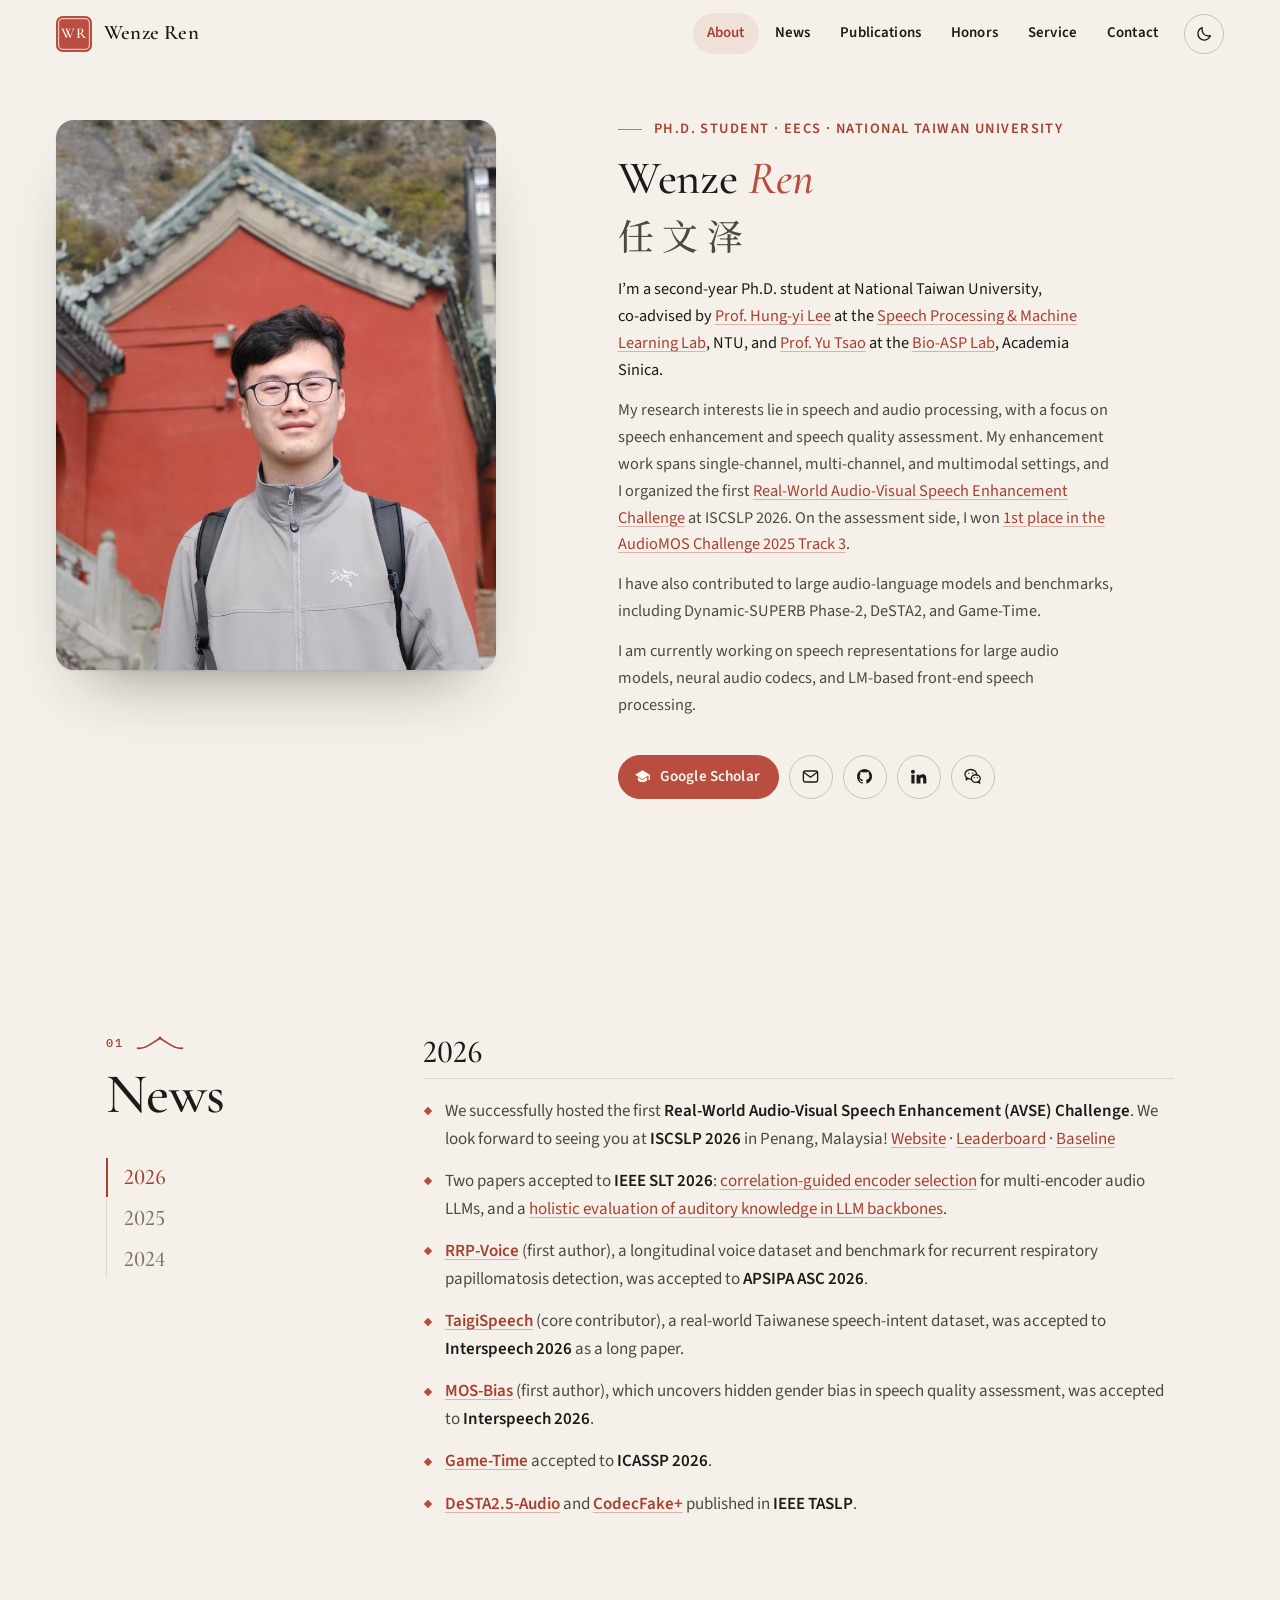
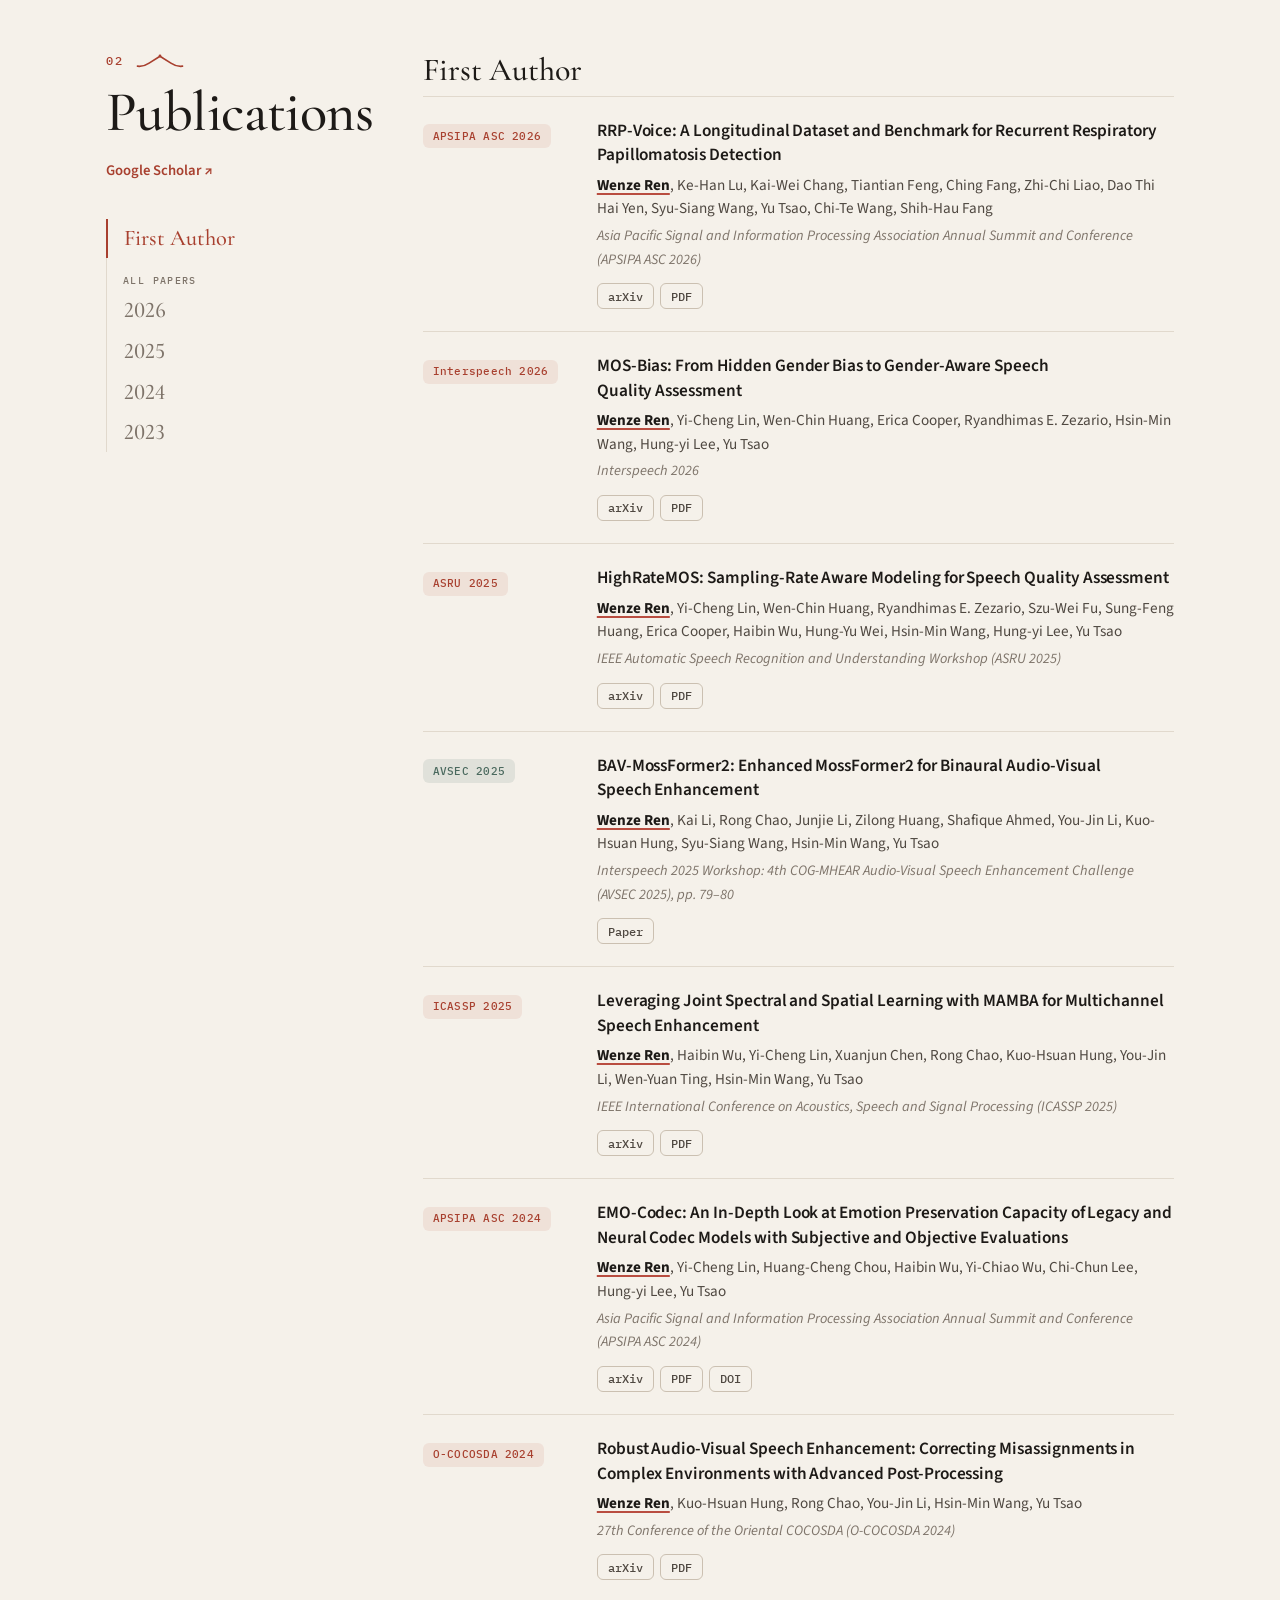
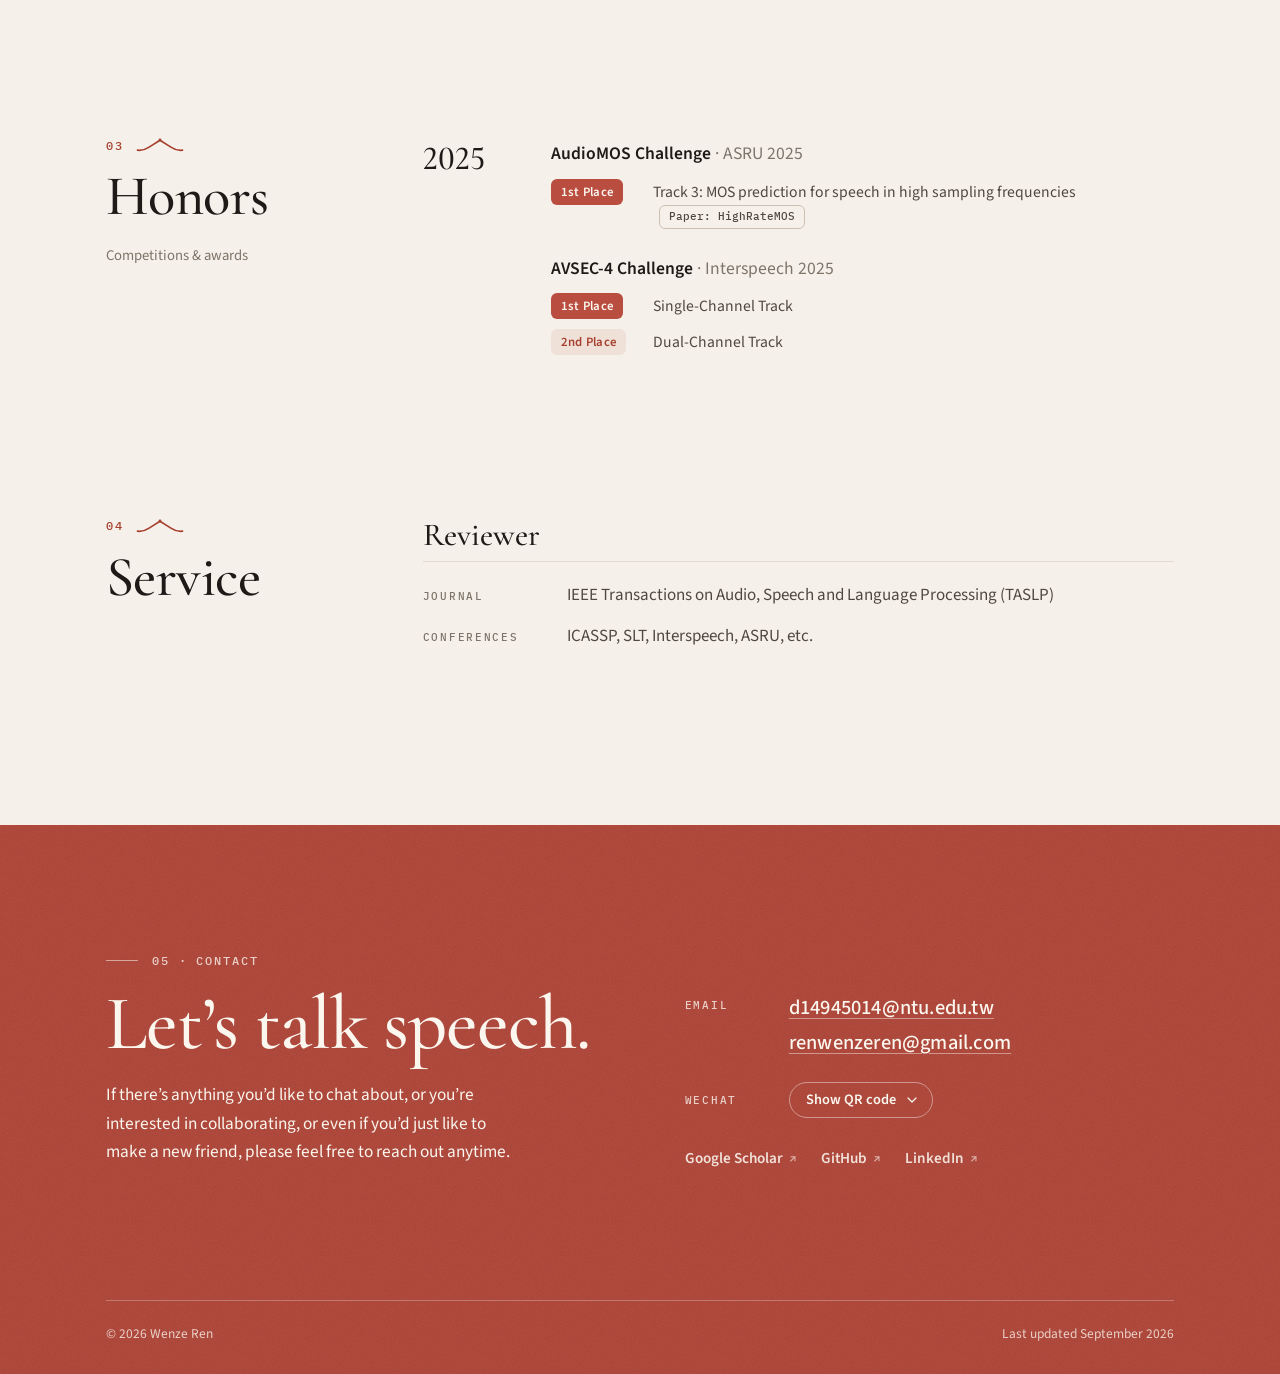
==== index.html @ 1b6401de "Add files via upload" ====
<!doctype html>
<html lang="en">
<head>
  <meta charset="utf-8">
  <meta name="viewport" content="width=device-width, initial-scale=1, viewport-fit=cover">
  <title>Wenze Ren 任文泽 · Speech &amp; Audio AI</title>
  <meta name="description" content="Wenze Ren (任文泽) is a Ph.D. student at National Taiwan University working on speech enhancement, speech quality assessment and large audio-language models.">
  <meta name="author" content="Wenze Ren">
  <meta name="theme-color" content="#F5F1EA" media="(prefers-color-scheme: light)">
  <meta name="theme-color" content="#151311" media="(prefers-color-scheme: dark)">
  <link rel="icon" href="assets/img/favicon.svg" type="image/svg+xml">

  <!-- Social preview (link previews in WeChat, Slack, X, …) -->
  <meta property="og:type" content="website">
  <meta property="og:title" content="Wenze Ren 任文泽">
  <meta property="og:description" content="Ph.D. student at National Taiwan University working on speech enhancement, speech quality assessment and audio-language models.">
  <meta property="og:url" content="https://rezzsl.github.io/">
  <meta property="og:image" content="https://rezzsl.github.io/assets/img/og.jpg">
  <meta name="twitter:card" content="summary_large_image">

  <script>
    (function () {
      var root = document.documentElement;
      root.classList.add('js');
      try { var t = localStorage.getItem('theme'); if (t === 'light' || t === 'dark') root.dataset.theme = t; } catch (e) {}
    })();
  </script>

  <link rel="preconnect" href="https://fonts.googleapis.com">
  <link rel="preconnect" href="https://fonts.gstatic.com" crossorigin>
  <link rel="stylesheet" href="https://fonts.googleapis.com/css2?family=Cormorant+Garamond:ital,wght@0,500;0,600;1,500&family=IBM+Plex+Mono:wght@400;500&family=Source+Sans+3:ital,wght@0,400;0,500;0,600;0,700;1,400&display=swap">
  <link rel="stylesheet" href="https://fonts.googleapis.com/css2?family=Noto+Serif+SC:wght@500&text=%E4%BB%BB%E6%96%87%E6%B3%BD&display=swap">
  <link rel="stylesheet" href="assets/css/style.css">
</head>
<body>
  <a class="skip-link" href="#main">Skip to content</a>

  <!-- ============ Header ============ -->
  <header class="site-header" data-header>
    <a class="brand" href="#top" aria-label="Wenze Ren, back to top">
      <span class="brand__seal" aria-hidden="true">WR</span>
      <span class="brand__name">Wenze Ren</span>
    </a>
    <nav class="site-nav" aria-label="Primary">
      <ul class="site-nav__links" id="nav-links">
        <li><a href="#about">About</a></li>
        <li><a href="#news">News</a></li>
        <li><a href="#publications">Publications</a></li>
        <li><a href="#honors">Honors</a></li>
        <li><a href="#service">Service</a></li>
        <li><a href="#contact">Contact</a></li>
      </ul>
      <button class="icon-btn theme-toggle" type="button" data-theme-toggle aria-label="Switch to dark mode">
        <svg class="i-moon" viewBox="0 0 24 24" aria-hidden="true"><path d="M20.5 14.2A8.5 8.5 0 0 1 9.8 3.5a8.5 8.5 0 1 0 10.7 10.7Z"/></svg>
        <svg class="i-sun" viewBox="0 0 24 24" aria-hidden="true"><circle cx="12" cy="12" r="4.2"/><path d="M12 2.5v2.2M12 19.3v2.2M4.6 4.6l1.6 1.6M17.8 17.8l1.6 1.6M2.5 12h2.2M19.3 12h2.2M4.6 19.4l1.6-1.6M17.8 6.2l1.6-1.6"/></svg>
      </button>
      <button class="icon-btn nav-toggle" type="button" aria-expanded="false" aria-controls="nav-links" aria-label="Open menu">
        <svg viewBox="0 0 24 24" aria-hidden="true"><path d="M4 8h16M4 16h16"/></svg>
      </button>
    </nav>
  </header>

  <!-- ============ Hero ============ -->
  <section class="hero" id="about">
    <figure class="hero__photo">
      <img src="assets/img/wudangshan.jpg"
           srcset="assets/img/wudangshan-800.jpg 800w, assets/img/wudangshan.jpg 1280w"
           sizes="(max-width: 760px) 100vw, 440px"
           width="1280" height="1920" fetchpriority="high"
           alt="Portrait of Wenze Ren">
    </figure>

    <div class="hero__panel">
      <div class="hero__content">
        <p class="eyebrow">Ph.D. Student · EECS · National Taiwan University</p>
        <h1 class="hero__name">
          <span class="hero__en">Wenze <em>Ren</em></span>
          <span class="hero__zh" lang="zh-Hans">任文泽</span>
        </h1>
        <div class="hero__bio">
          <p>I’m a second-year Ph.D. student at National Taiwan University, <span class="nowrap">co-advised</span> by <a href="https://speech.ee.ntu.edu.tw/~hylee/index.php" target="_blank" rel="noopener">Prof. Hung-yi Lee</a> at the <a href="https://speech.ee.ntu.edu.tw/" target="_blank" rel="noopener">Speech Processing &amp; Machine Learning Lab</a>, NTU, and <a href="https://www.citi.sinica.edu.tw/pages/yu.tsao/index_en.html" target="_blank" rel="noopener">Prof. Yu Tsao</a> at the <a href="https://bio-asplab.citi.sinica.edu.tw/" target="_blank" rel="noopener">Bio-ASP Lab</a>, Academia Sinica.</p>
          <p>My research interests lie in speech and audio processing, with a focus on speech enhancement and speech quality assessment. My enhancement work spans single-channel, multi-channel, and multimodal settings, and I organized the first <a href="https://real-world-avse.github.io/" target="_blank" rel="noopener">Real-World Audio-Visual Speech Enhancement Challenge</a> at ISCSLP 2026. On the assessment side, I won <a href="#pub-highratemos">1st place in the AudioMOS Challenge 2025 Track 3</a>.</p>
          <p>I have also contributed to large audio-language models and benchmarks, including <span class="nowrap">Dynamic-SUPERB</span> <span class="nowrap">Phase-2</span>, DeSTA2, and <span class="nowrap">Game-Time</span>.</p>
          <p>I am currently working on speech representations for large audio models, neural audio codecs, and LM-based front-end speech processing.</p>
        </div>
        <ul class="hero__links">
          <li>
            <a class="btn btn--solid" href="https://scholar.google.com/citations?user=w5F00dYAAAAJ" target="_blank" rel="noopener">
              <svg class="is-filled" viewBox="0 0 24 24" aria-hidden="true"><path d="M12 3 1.5 9.5 12 16l8.5-5.3V17h2V9.5L12 3Z"/><path d="M5.5 13v4.2c1.6 1.9 3.9 2.8 6.5 2.8s4.9-.9 6.5-2.8V13L12 17l-6.5-4Z"/></svg>
              Google Scholar
            </a>
          </li>
          <li><a class="icon-link" href="#contact" aria-label="Email"><svg viewBox="0 0 24 24" aria-hidden="true"><rect x="3" y="5" width="18" height="14" rx="2.5"/><path d="m4 7 8 6 8-6"/></svg></a></li>
          <li><a class="icon-link" href="https://github.com/rezzsl" target="_blank" rel="noopener" aria-label="GitHub"><svg class="is-filled" viewBox="0 0 24 24" aria-hidden="true"><path d="M12 2.5a9.5 9.5 0 0 0-3 18.5c.5.1.7-.2.7-.5v-1.7c-2.7.6-3.3-1.2-3.3-1.2-.4-1.1-1.1-1.4-1.1-1.4-.9-.6.1-.6.1-.6 1 .1 1.5 1 1.5 1 .9 1.5 2.3 1.1 2.9.8.1-.6.3-1.1.6-1.3-2.1-.2-4.4-1.1-4.4-4.8 0-1.1.4-1.9 1-2.6-.1-.2-.4-1.2.1-2.6 0 0 .8-.3 2.6 1a9 9 0 0 1 4.8 0c1.8-1.3 2.6-1 2.6-1 .5 1.4.2 2.4.1 2.6.6.7 1 1.5 1 2.6 0 3.7-2.3 4.6-4.4 4.8.3.3.6.9.6 1.8v2.6c0 .3.2.6.7.5A9.5 9.5 0 0 0 12 2.5Z"/></svg></a></li>
          <li><a class="icon-link" href="https://www.linkedin.com/in/rezzsl/" target="_blank" rel="noopener" aria-label="LinkedIn"><svg class="is-filled" viewBox="0 0 24 24" aria-hidden="true"><path d="M4.98 3.5a2.5 2.5 0 1 1 0 5 2.5 2.5 0 0 1 0-5ZM3 9.75h4v11H3v-11Z"/><path d="M9.5 9.75H13.3V11.25H13.36C13.89 10.25 15.19 9.2 17.13 9.2C21.16 9.2 21.9 11.85 21.9 15.3V20.75H17.9V15.92C17.9 14.77 17.88 13.29 16.3 13.29C14.69 13.29 14.45 14.54 14.45 15.84V20.75H9.5Z"/></svg></a></li>
          <li><a class="icon-link" href="#contact" data-open-wechat aria-label="WeChat"><svg viewBox="0 0 24 24" aria-hidden="true"><path d="M10.63 15.26A7.3 6.1 0 1 1 17.06 9.84"/><path d="M4.64 13.51 3.9 16.3l2.25-1.82"/><path d="M21.8 14.6a5.6 4.8 0 1 1-11.2 0 5.6 4.8 0 1 1 11.2 0Z"/><path d="m20.16 17.99 1.04 2.31-2.63-1.35"/><path d="M7.3 7.8h.01M12.1 7.8h.01M14.3 13.4h.01M18.1 13.4h.01"/></svg></a></li>
        </ul>
      </div>
    </div>
  </section>

  <main id="main">
    <!-- ============ News ============ -->
    <section class="section" id="news">
      <header class="section__head reveal">
        <span class="section__index">01</span>
        <h2 class="section__title">News</h2>
        <nav class="year-nav" aria-label="News by year" data-news-nav></nav>
      </header>

      <div class="section__body">
        <ol class="news reveal">
          <li class="news__year">
            <h3 class="news__label">2026</h3>
            <ul class="news__items">
              <li>We successfully hosted the first <strong>Real-World Audio-Visual Speech Enhancement (AVSE) Challenge</strong>. We look forward to seeing you at <strong>ISCSLP 2026</strong> in Penang, Malaysia! <span class="nowrap"><a href="https://real-world-avse.github.io/" target="_blank" rel="noopener">Website</a> · <a href="https://avse.renwenze.com/" target="_blank" rel="noopener">Leaderboard</a> · <a href="https://github.com/Real-World-AVSE/Baseline" target="_blank" rel="noopener">Baseline</a></span></li>
              <li>Two papers accepted to <strong>IEEE SLT 2026</strong>: <a href="#pub-encoder-selection">correlation-guided encoder selection</a> for multi-encoder audio LLMs, and a <a href="#pub-akb">holistic evaluation of auditory knowledge in LLM backbones</a>.</li>
              <li><a href="#pub-rrp-voice"><strong>RRP-Voice</strong></a> (first author), a longitudinal voice dataset and benchmark for recurrent respiratory papillomatosis detection, was accepted to <strong>APSIPA ASC 2026</strong>.</li>
              <li><a href="#pub-taigispeech"><strong>TaigiSpeech</strong></a> (core contributor), a real-world Taiwanese speech-intent dataset, was accepted to <strong>Interspeech 2026</strong> as a long paper.</li>
              <li><a href="#pub-mos-bias"><strong>MOS-Bias</strong></a> (first author), which uncovers hidden gender bias in speech quality assessment, was accepted to <strong>Interspeech 2026</strong>.</li>
              <li><a href="#pub-game-time"><strong>Game-Time</strong></a> accepted to <strong>ICASSP 2026</strong>.</li>
              <li><a href="#pub-desta25-audio"><strong>DeSTA2.5-Audio</strong></a> and <a href="#pub-codecfake-plus"><strong>CodecFake+</strong></a> published in <strong>IEEE TASLP</strong>.</li>
            </ul>
          </li>
          <li class="news__year">
            <h3 class="news__label">2025</h3>
            <ul class="news__items">
              <li><a href="#pub-highratemos"><strong>HighRateMOS</strong></a> (first author), sampling-rate-aware speech quality assessment, accepted to <strong>IEEE ASRU 2025</strong>.</li>
              <li>Two papers at the <strong>Interspeech 2025</strong> AVSEC workshop, including <a href="#pub-bav-mossformer2"><strong>BAV-MossFormer2</strong></a> (first author) for binaural audio-visual enhancement.</li>
              <li>Joint spectral–spatial <a href="#pub-mamba-multichannel-se">Mamba for multichannel speech enhancement</a> (first author) at <strong>ICASSP 2025</strong>.</li>
              <li><a href="#pub-dynamic-superb-2"><strong>Dynamic-SUPERB Phase-2</strong></a> at <strong>ICLR 2025</strong>.</li>
            </ul>
          </li>
          <li class="news__year">
            <h3 class="news__label">2024</h3>
            <ul class="news__items">
              <li><a href="#pub-emo-codec"><strong>EMO-Codec</strong></a> (first author) at <strong>APSIPA ASC 2024</strong>.</li>
              <li><a href="#pub-dfadd"><strong>DFADD</strong></a> at <strong>IEEE SLT 2024</strong>.</li>
              <li><a href="#pub-robust-avse">Robust audio-visual speech enhancement</a> (first author) at <strong>O-COCOSDA 2024</strong>.</li>
            </ul>
          </li>
        </ol>
      </div>
    </section>

    <!-- ============ Publications ============ -->
    <section class="section" id="publications">
      <header class="section__head reveal">
        <span class="section__index">02</span>
        <h2 class="section__title">Publications</h2>
        <p class="section__aside"><a href="https://scholar.google.com/citations?user=w5F00dYAAAAJ" target="_blank" rel="noopener">Google Scholar ↗</a></p>
        <nav class="year-nav" aria-label="Jump to year" data-year-nav></nav>
      </header>

      <div class="section__body">
        <div class="pub-list" data-pub-list aria-live="polite"></div>
        <noscript><p class="pub-empty">The publication list needs JavaScript. You can also find it on <a href="https://scholar.google.com/citations?user=w5F00dYAAAAJ">Google Scholar</a>.</p></noscript>
      </div>
    </section>

    <!-- ============ Honors ============ -->
    <section class="section" id="honors">
      <header class="section__head reveal">
        <span class="section__index">03</span>
        <h2 class="section__title">Honors</h2>
        <p class="section__aside">Competitions &amp; awards</p>
      </header>

      <div class="section__body">
        <!-- Grouped by year, then by competition; one <li> in .honor__results per track/result.
             Add "honor__award--top" to highlight a 1st place. -->
        <ol class="honors reveal">
          <li class="honors__year">
            <h3 class="honors__label">2025</h3>
            <div class="honors__items">
              <article class="honor">
                <h4 class="honor__title">AudioMOS Challenge <span class="honor__venue">· ASRU 2025</span></h4>
                <ul class="honor__results">
                  <li>
                    <span class="honor__award honor__award--top">1st Place</span>
                    <span class="honor__track">Track 3: MOS prediction for speech in high sampling frequencies <a class="honor__paper" href="#pub-highratemos">Paper: HighRateMOS</a></span>
                  </li>
                </ul>
              </article>
              <article class="honor">
                <h4 class="honor__title"><abbr title="4th COG-MHEAR Audio-Visual Speech Enhancement Challenge">AVSEC-4</abbr> Challenge <span class="honor__venue">· Interspeech 2025</span></h4>
                <ul class="honor__results">
                  <li>
                    <span class="honor__award honor__award--top">1st Place</span>
                    <span class="honor__track">Single-Channel Track</span>
                  </li>
                  <li>
                    <span class="honor__award">2nd Place</span>
                    <span class="honor__track">Dual-Channel Track</span>
                  </li>
                </ul>
              </article>
            </div>
          </li>
        </ol>
      </div>
    </section>

    <!-- ============ Service ============ -->
    <section class="section" id="service">
      <header class="section__head reveal">
        <span class="section__index">04</span>
        <h2 class="section__title">Service</h2>
      </header>

      <div class="section__body">
        <div class="service reveal">
          <h3 class="service__role">Reviewer</h3>
          <dl class="service__list">
            <div class="service__row">
              <dt>Journal</dt>
              <dd>IEEE Transactions on Audio, Speech and Language Processing (TASLP)</dd>
            </div>
            <div class="service__row">
              <dt>Conferences</dt>
              <dd>ICASSP, SLT, Interspeech, ASRU, etc.</dd>
            </div>
          </dl>
        </div>
      </div>
    </section>
  </main>

  <!-- ============ Contact ============ -->
  <section class="contact" id="contact">
    <div class="contact__inner">
      <div class="contact__body reveal">
        <div class="contact__intro">
          <p class="eyebrow">05 · Contact</p>
          <h2 class="contact__title">Let’s talk speech.</h2>
          <p class="contact__text">If there’s anything you’d like to chat about, or you’re interested in collaborating, or even if you’d just like to make a new friend, please feel free to reach out anytime.</p>
        </div>
        <div class="contact__details">
          <!-- Email addresses are written as user|domain; main.js turns them into mailto links
               (keeps them away from simple spam scrapers). -->
          <dl class="contact__methods">
            <div class="contact__method">
              <dt>Email</dt>
              <dd>
                <a data-email="d14945014|ntu.edu.tw" href="#contact">d14945014 [at] ntu.edu.tw</a>
                <a data-email="renwenzeren|gmail.com" href="#contact">renwenzeren [at] gmail.com</a>
              </dd>
            </div>
            <div class="contact__method contact__method--wechat">
              <dt>WeChat</dt>
              <dd>
                <details class="wechat">
                  <summary class="wechat__toggle">
                    <span class="wechat__show">Show QR code</span>
                    <span class="wechat__hide">Hide QR code</span>
                    <svg viewBox="0 0 24 24" aria-hidden="true"><path d="m6 9 6 6 6-6"/></svg>
                  </summary>
                  <div class="wechat__panel">
                    <img src="assets/img/wechat-qr.png" width="400" height="400" loading="lazy" alt="WeChat QR code to add Wenze Ren">
                    <span>Scan the QR code to add me on WeChat</span>
                  </div>
                </details>
              </dd>
            </div>
          </dl>
          <ul class="contact__links">
            <li><a href="https://scholar.google.com/citations?user=w5F00dYAAAAJ" target="_blank" rel="noopener">Google Scholar</a></li>
            <li><a href="https://github.com/rezzsl" target="_blank" rel="noopener">GitHub</a></li>
            <li><a href="https://www.linkedin.com/in/rezzsl/" target="_blank" rel="noopener">LinkedIn</a></li>
          </ul>
        </div>
      </div>
    </div>
    <footer class="site-footer">
      <div class="site-footer__inner">
        <p>© 2026 Wenze Ren</p>
        <p>Last updated September 2026</p>
      </div>
    </footer>
  </section>

  <script src="assets/js/publications.js"></script>
  <script src="assets/js/main.js"></script>
</body>
</html>
---- assets/css/style.css ----
/* ==========================================================================
   Wenze Ren — personal academic site
   Palette sampled from the portrait photo:
   vermilion temple wall · celadon roof tiles · warm stone.
   ========================================================================== */

:root {
  /* Photo-matched colours (stay the same in dark mode) */
  --wall: #B94D40;
  --wall-deep: #9C3F34;
  --on-wall: #FBF6EE;
  --on-wall-2: rgba(251, 246, 238, 0.78);
  --on-wall-line: rgba(251, 246, 238, 0.28);

  /* Page */
  --bg: #F5F1EA;
  --bg-raised: #FBF9F5;
  --bg-sunken: #ECE6DC;
  --ink: #1D1A17;
  --ink-2: #4F4841;
  --ink-3: #7E746A;
  --line: #E1D9CD;
  --line-strong: #CBC0B1;
  --accent: #A8402F;
  --accent-soft: rgba(185, 77, 64, 0.1);
  --celadon: #4A695E;
  --celadon-soft: rgba(79, 110, 99, 0.12);
  --shadow-sm: 0 1px 2px rgba(29, 26, 23, 0.1);
  --shadow: 0 1px 2px rgba(29, 26, 23, 0.06), 0 14px 36px -18px rgba(29, 26, 23, 0.3);
  --shadow-photo: 0 1px 2px rgba(29, 26, 23, 0.08), 0 34px 64px -34px rgba(29, 26, 23, 0.5);
  --red: #B94D40;

  --font-display: "Cormorant Garamond", "Noto Serif SC", "Songti SC", Georgia, serif;
  --font-sans: "Source Sans 3", -apple-system, BlinkMacSystemFont, "Segoe UI", "PingFang SC", "Microsoft YaHei", sans-serif;
  --font-mono: "IBM Plex Mono", ui-monospace, "SF Mono", Menlo, Consolas, monospace;
  --font-zh: "Noto Serif SC", "Songti SC", "STSong", "SimSun", serif;

  --maxw: 1180px;
  --gutter: clamp(20px, 5vw, 56px);
  --header-h: 68px;
  --ease: cubic-bezier(0.2, 0.7, 0.2, 1);

  /* Small roof-line ornament (the temple's upturned eaves) */
  --roof: url("data:image/svg+xml,%3Csvg xmlns='http://www.w3.org/2000/svg' viewBox='0 0 48 14'%3E%3Cpath d='M1.5 12.2c4.6.5 8.3-.8 11.6-3.1L24 2.2l10.9 6.9c3.3 2.3 7 3.6 11.6 3.1' fill='none' stroke='black' stroke-width='1.7' stroke-linecap='round' stroke-linejoin='round'/%3E%3Ccircle cx='24' cy='2' r='1.4'/%3E%3C/svg%3E");
  /* Plaster grain for the vermilion surfaces */
  --grain: url("data:image/svg+xml,%3Csvg xmlns='http://www.w3.org/2000/svg' width='240' height='240'%3E%3Cfilter id='n'%3E%3CfeTurbulence type='fractalNoise' baseFrequency='.8' numOctaves='3' stitchTiles='stitch'/%3E%3CfeColorMatrix values='0 0 0 0 0 0 0 0 0 0 0 0 0 0 0 0 0 0 .6 0'/%3E%3C/filter%3E%3Crect width='100%25' height='100%25' filter='url(%23n)'/%3E%3C/svg%3E");

  color-scheme: light;
}

@media (prefers-color-scheme: dark) {
  :root:not([data-theme="light"]) {
    --bg: #151311;
    --bg-raised: #1D1A17;
    --bg-sunken: #100E0D;
    --ink: #EFE8DE;
    --ink-2: #C0B6AB;
    --ink-3: #93897F;
    --line: #2D2825;
    --line-strong: #433C37;
    --accent: #EE8E7B;
    --accent-soft: rgba(238, 142, 123, 0.12);
    --celadon: #98BBAE;
    --celadon-soft: rgba(152, 187, 174, 0.13);
    --shadow-sm: 0 1px 2px rgba(0, 0, 0, 0.4);
    --shadow: 0 1px 2px rgba(0, 0, 0, 0.3), 0 16px 40px -16px rgba(0, 0, 0, 0.7);
    --shadow-photo: 0 1px 2px rgba(0, 0, 0, 0.4), 0 34px 64px -30px rgba(0, 0, 0, 0.85);
    --red: #D8604E;
    color-scheme: dark;
  }
}

:root[data-theme="dark"] {
  --bg: #151311;
  --bg-raised: #1D1A17;
  --bg-sunken: #100E0D;
  --ink: #EFE8DE;
  --ink-2: #C0B6AB;
  --ink-3: #93897F;
  --line: #2D2825;
  --line-strong: #433C37;
  --accent: #EE8E7B;
  --accent-soft: rgba(238, 142, 123, 0.12);
  --celadon: #98BBAE;
  --celadon-soft: rgba(152, 187, 174, 0.13);
  --shadow-sm: 0 1px 2px rgba(0, 0, 0, 0.4);
  --shadow: 0 1px 2px rgba(0, 0, 0, 0.3), 0 16px 40px -16px rgba(0, 0, 0, 0.7);
  --shadow-photo: 0 1px 2px rgba(0, 0, 0, 0.4), 0 34px 64px -30px rgba(0, 0, 0, 0.85);
  --red: #D8604E;
  color-scheme: dark;
}

/* ---------- Base ---------- */

*, *::before, *::after { box-sizing: border-box; }

html {
  -webkit-text-size-adjust: 100%;
  scroll-behavior: smooth;
  scroll-padding-top: calc(var(--header-h) + 12px);
}

body {
  margin: 0;
  min-height: 100vh;
  background: var(--bg);
  color: var(--ink);
  font-family: var(--font-sans);
  font-size: 1.0625rem;
  line-height: 1.65;
  -webkit-font-smoothing: antialiased;
  -moz-osx-font-smoothing: grayscale;
  text-rendering: optimizeLegibility;
}

img, svg { display: block; max-width: 100%; }
a { color: inherit; }
h1, h2, h3, h4, p, ul, ol, dl, dd, figure { margin: 0; }
ul, ol { padding: 0; list-style: none; }
button, input { font: inherit; color: inherit; }
::selection { background: var(--wall); color: var(--on-wall); }
:focus-visible { outline: 2px solid var(--accent); outline-offset: 3px; border-radius: 4px; }

[hidden] { display: none !important; }
.nowrap { white-space: nowrap; }

.visually-hidden {
  position: absolute !important;
  width: 1px; height: 1px;
  margin: -1px; padding: 0;
  overflow: hidden; clip: rect(0 0 0 0);
  white-space: nowrap; border: 0;
}

.skip-link {
  position: fixed; top: -64px; left: 16px; z-index: 100;
  padding: 10px 16px; border-radius: 8px;
  background: var(--ink); color: var(--bg);
  font-weight: 600; text-decoration: none;
  transition: top 0.2s;
}
.skip-link:focus { top: 16px; }

.eyebrow {
  display: flex; align-items: center; gap: 14px;
  font: 500 0.74rem/1.3 var(--font-mono);
  letter-spacing: 0.16em; text-transform: uppercase;
}
.eyebrow::before {
  content: ""; flex: 0 0 32px; height: 1px;
  background: currentColor; opacity: 0.7;
}

/* ---------- Header ---------- */

.site-header {
  position: fixed; inset: 0 0 auto; z-index: 40;
  height: var(--header-h);
  display: flex; align-items: center; justify-content: space-between; gap: 16px;
  padding: 0 var(--gutter);
  color: var(--ink);
  border-bottom: 1px solid transparent;
  transition: background-color 0.35s var(--ease), border-color 0.35s var(--ease);
}
.site-header.is-scrolled {
  background: var(--bg);
  background: color-mix(in srgb, var(--bg) 88%, transparent);
  -webkit-backdrop-filter: saturate(1.3) blur(14px);
  backdrop-filter: saturate(1.3) blur(14px);
  border-bottom-color: var(--line);
}

.brand { display: inline-flex; align-items: center; gap: 12px; text-decoration: none; }
.brand__seal {
  display: grid; place-items: center;
  width: 36px; height: 36px; border-radius: 7px;
  background: var(--wall); color: var(--on-wall);
  font: 600 15px/1 var(--font-display); letter-spacing: 0.04em;
  box-shadow: inset 0 0 0 2px var(--wall), inset 0 0 0 3.2px rgba(251, 246, 238, 0.7);
}
.brand__name {
  font: 600 1.3rem/1 var(--font-display); letter-spacing: 0.01em;
  opacity: 0; transform: translateX(-6px);
  transition: opacity 0.35s var(--ease), transform 0.35s var(--ease);
}
.is-solid .brand__name { opacity: 1; transform: none; }

.site-nav { display: flex; align-items: center; gap: 6px; }
.site-nav__links { display: flex; align-items: center; gap: 2px; margin-right: 6px; }
.site-nav__links a {
  display: block; padding: 8px 14px; border-radius: 999px;
  font-size: 0.93rem; font-weight: 600; letter-spacing: 0.01em;
  text-decoration: none;
  transition: background-color 0.2s, color 0.2s;
}
.site-nav__links a:hover,
.site-nav__links a[aria-current="true"] { background: var(--accent-soft); color: var(--accent); }

.icon-btn {
  display: inline-grid; place-items: center;
  width: 40px; height: 40px; padding: 0;
  border-radius: 999px; border: 1px solid var(--line-strong);
  background: transparent; cursor: pointer;
  transition: background-color 0.2s, border-color 0.2s;
}
.icon-btn:hover { background: var(--bg-sunken); }
.icon-btn svg {
  width: 18px; height: 18px;
  fill: none; stroke: currentColor; stroke-width: 1.7;
  stroke-linecap: round; stroke-linejoin: round;
}

.theme-toggle .i-sun { display: none; }
:root[data-theme="dark"] .theme-toggle .i-sun { display: block; }
:root[data-theme="dark"] .theme-toggle .i-moon { display: none; }
@media (prefers-color-scheme: dark) {
  :root:not([data-theme="light"]) .theme-toggle .i-sun { display: block; }
  :root:not([data-theme="light"]) .theme-toggle .i-moon { display: none; }
}

.nav-toggle { display: none; }

@media (max-width: 880px) {
  .nav-toggle { display: inline-grid; }
  .site-nav__links {
    position: absolute; top: calc(100% + 6px); right: var(--gutter);
    flex-direction: column; align-items: stretch;
    min-width: 210px; margin: 0; padding: 8px;
    border: 1px solid var(--line); border-radius: 14px;
    background: var(--bg-raised); color: var(--ink);
    box-shadow: var(--shadow);
    opacity: 0; visibility: hidden; transform: translateY(-6px);
    transition: opacity 0.2s, transform 0.2s var(--ease), visibility 0.2s;
  }
  .site-header.is-open .site-nav__links { opacity: 1; visibility: visible; transform: none; }
  .site-nav__links a { padding: 11px 14px; border-radius: 9px; }
}

/* ---------- Hero ---------- */

.hero {
  --hero-maxw: 1180px;
  display: grid;
  grid-template-columns: minmax(0, 0.8fr) minmax(0, 1fr);
  align-items: start;
  align-content: center;
  column-gap: clamp(32px, 6vw, 96px);
  min-height: min(100vh, 1000px);
  min-height: min(100svh, 1000px);
  padding:
    calc(var(--header-h) + clamp(8px, 1.6vh, 24px))
    max(var(--gutter), calc((100% - var(--hero-maxw)) / 2))
    clamp(40px, 7vh, 72px);
}

.hero__photo {
  position: relative;
  justify-self: start;
  width: min(100%, 440px);
  width: min(100%, 440px, calc((100svh - var(--header-h) - 160px) * 0.8));
  aspect-ratio: 4 / 5;
  animation: photo-in 1.4s var(--ease) both;
}
.hero__photo img {
  width: 100%; height: 100%;
  object-fit: cover; object-position: 50% 42%;
  border-radius: 18px;
  background: var(--bg-sunken);
  box-shadow: var(--shadow-photo);
}

.hero__panel {
  display: flex; flex-direction: column; gap: clamp(28px, 5vh, 44px);
  min-width: 0;
}
.hero__content { max-width: 620px; }
.hero__content > * { animation: rise 1s var(--ease) both; }
.hero__content > :nth-child(1) { animation-delay: 0.15s; }
.hero__content > :nth-child(2) { animation-delay: 0.25s; }
.hero__content > :nth-child(3) { animation-delay: 0.4s; }
.hero__content > :nth-child(4) { animation-delay: 0.52s; }

.hero .eyebrow {
  gap: 12px;
  font-family: var(--font-sans); font-weight: 600;
  font-size: 0.9rem; letter-spacing: 0.1em;
  color: var(--accent);
  text-wrap: balance;
}
.hero .eyebrow::before { flex-basis: 24px; }

/* English and Chinese names read at the same visual size;
   Latin letters look smaller than CJK glyphs at equal font-size, hence the 1.3x */
.hero__name {
  --name-size: clamp(1.6rem, 2.8vw, 2.4rem);
  margin: clamp(10px, 1.8vh, 18px) 0 clamp(16px, 2.6vh, 26px);
  font-weight: 500;
}
.hero__en {
  display: block;
  font-family: var(--font-display);
  font-size: calc(var(--name-size) * 1.3);
  line-height: 1; letter-spacing: -0.005em;
}
.hero__en em { font-style: italic; color: var(--red); }
.hero__zh {
  display: block;
  margin-top: 0.42em;
  font-family: var(--font-zh); font-weight: 500;
  font-size: var(--name-size);
  line-height: 1; letter-spacing: 0.24em;
  color: var(--ink-2);
}

.hero__bio { max-width: 62ch; }
.hero__bio p { font-size: 1.02rem; line-height: 1.65; color: var(--ink-2); }
.hero__bio p:first-child { color: var(--ink); }
.hero__bio p + p { margin-top: 0.8em; }

.hero__bio a,
.news a {
  color: var(--accent);
  text-decoration: underline;
  text-decoration-thickness: 1px;
  text-underline-offset: 0.18em;
  text-decoration-color: color-mix(in srgb, currentColor 35%, transparent);
  transition: text-decoration-color 0.2s;
}
.hero__bio a:hover,
.news a:hover { text-decoration-color: currentColor; }


.hero__links { display: flex; flex-wrap: wrap; gap: 10px; margin-top: clamp(24px, 4vh, 36px); }

.btn {
  display: inline-flex; align-items: center; gap: 9px;
  height: 44px; padding: 0 18px 0 15px;
  border: 1px solid var(--line-strong); border-radius: 999px;
  color: var(--ink);
  font-size: 0.95rem; font-weight: 600; letter-spacing: 0.01em;
  text-decoration: none;
  transition: background-color 0.2s, border-color 0.2s, color 0.2s, transform 0.25s var(--ease);
}
.btn:hover { border-color: var(--accent); color: var(--accent); background: var(--accent-soft); transform: translateY(-1px); }
.btn svg {
  width: 17px; height: 17px;
  fill: none; stroke: currentColor; stroke-width: 1.7;
  stroke-linecap: round; stroke-linejoin: round;
}
.btn svg.is-filled { fill: currentColor; stroke: none; }
.btn--solid { background: var(--wall); border-color: var(--wall); color: var(--on-wall); }

/* round icon links next to the main button, with a small label on hover */
.icon-link {
  position: relative;
  display: inline-grid; place-items: center;
  width: 44px; height: 44px;
  border: 1px solid var(--line-strong); border-radius: 999px;
  color: var(--ink);
  transition: background-color 0.2s, border-color 0.2s, color 0.2s, transform 0.25s var(--ease);
}
.icon-link:hover { border-color: var(--accent); color: var(--accent); background: var(--accent-soft); transform: translateY(-1px); }
.icon-link svg {
  width: 19px; height: 19px;
  fill: none; stroke: currentColor; stroke-width: 1.7;
  stroke-linecap: round; stroke-linejoin: round;
}
.icon-link svg.is-filled { fill: currentColor; stroke: none; }
.icon-link::after {
  content: attr(aria-label);
  position: absolute; bottom: calc(100% + 8px); left: 50%;
  padding: 5px 9px; border-radius: 6px;
  background: var(--ink); color: var(--bg);
  font-size: 0.75rem; font-weight: 600; white-space: nowrap;
  opacity: 0; pointer-events: none;
  transform: translate(-50%, 4px);
  transition: opacity 0.15s, transform 0.15s;
}
.icon-link:hover::after,
.icon-link:focus-visible::after { opacity: 1; transform: translate(-50%, 0); }

/* narrow phones: main button on its own row, the four icons together below it */
@media (max-width: 420px) {
  .hero__links > li:first-child { flex-basis: 100%; }
}
.btn--solid:hover { background: var(--wall-deep); border-color: var(--wall-deep); color: var(--on-wall); }

@media (max-width: 760px) {
  .hero {
    grid-template-columns: minmax(0, 1fr); row-gap: 36px;
    min-height: 0;
    padding: calc(var(--header-h) + 12px) var(--gutter) 24px;
  }
  .hero .eyebrow { letter-spacing: 0.08em; }
}

/* ---------- Sections ---------- */

.section {
  max-width: var(--maxw);
  margin: 0 auto;
  padding: clamp(80px, 11vw, 136px) var(--gutter) 0;
  display: grid;
  grid-template-columns: minmax(0, 240px) minmax(0, 1fr);
  gap: 32px clamp(32px, 6vw, 88px);
}
.section__head { position: sticky; top: calc(var(--header-h) + 32px); align-self: start; }
.section__index {
  display: flex; align-items: center; gap: 12px;
  font: 500 0.74rem/1 var(--font-mono); letter-spacing: 0.16em;
  color: var(--accent);
}
.section__index::after {
  content: ""; width: 48px; height: 14px;
  background: currentColor;
  -webkit-mask: var(--roof) center / contain no-repeat;
  mask: var(--roof) center / contain no-repeat;
}
.section__title {
  margin-top: 16px;
  font: 500 clamp(2.5rem, 4.4vw, 3.6rem)/1 var(--font-display);
  letter-spacing: -0.01em;
}
.section__aside { margin-top: 18px; font-size: 0.92rem; line-height: 1.7; color: var(--ink-3); }
.section__aside a { color: var(--accent); font-weight: 600; text-decoration: none; }
.section__aside a:hover { text-decoration: underline; }
.section__body { min-width: 0; }

@media (max-width: 960px) {
  .section { grid-template-columns: minmax(0, 1fr); }
  .section__head { position: static; }
}

/* ---------- News ---------- */

.news__year + .news__year { margin-top: 40px; }
.news__year.is-entering { animation: part-in 0.45s var(--ease) both; }
.news__label {
  margin-bottom: 18px; padding-bottom: 10px;
  border-bottom: 1px solid var(--line);
  font: 500 2rem/1 var(--font-display); font-variant-numeric: lining-nums;
}
.news__items { display: grid; gap: 14px; }
.news__items li { position: relative; padding-left: 22px; color: var(--ink-2); }
.news__items li::before {
  content: ""; position: absolute; left: 2px; top: 0.66em;
  width: 6px; height: 6px;
  background: var(--wall); transform: rotate(45deg);
}
.news strong { font-weight: 600; color: var(--ink); }
.news a strong { color: inherit; }


/* ---------- Publications ---------- */



/* year navigation, under the section title in the sticky column */
.year-nav {
  display: grid; gap: 2px;
  max-width: 170px; margin-top: 36px;
  border-left: 1px solid var(--line);
}
.year-nav a {
  display: flex; align-items: baseline; justify-content: space-between; gap: 12px;
  margin-left: -1px; padding: 7px 0 7px 16px;
  border-left: 2px solid transparent;
  font: 500 1.4rem/1.1 var(--font-display); font-variant-numeric: lining-nums;
  color: var(--ink-3); text-decoration: none;
  transition: color 0.2s, border-color 0.2s;
}
.year-nav a:hover { color: var(--ink); }
.year-nav a[aria-current="true"] { color: var(--accent); border-left-color: var(--accent); }
.year-nav__label {
  margin: 16px 0 4px 16px;
  font: 500 0.62rem/1 var(--font-mono); letter-spacing: 0.14em; text-transform: uppercase;
  color: var(--ink-3);
}


@media (max-width: 960px) {
  .year-nav { display: flex; flex-wrap: wrap; gap: 8px; max-width: none; margin-top: 22px; border-left: 0; }
  .year-nav a {
    gap: 8px; margin: 0; padding: 6px 12px;
    border: 1px solid var(--line-strong); border-radius: 999px;
    font-size: 1.1rem;
  }
  .year-nav a[aria-current="true"] { border-color: var(--accent); }
  .year-nav__label { flex-basis: 100%; margin: 6px 0 0; }
}

/* the part picked in the left nav (First Author or a year); while searching, several are listed */
.pub-group + .pub-group { margin-top: 44px; }
.pub-group__head {
  display: flex; align-items: baseline; gap: 14px;
  padding-bottom: 10px;
  border-bottom: 1px solid var(--line);
}
.pub-group__title { font: 500 2rem/1 var(--font-display); font-variant-numeric: lining-nums; }
.pub-group.is-entering { animation: part-in 0.45s var(--ease) both; }
@keyframes part-in { from { opacity: 0; transform: translateY(12px); } to { opacity: 1; transform: none; } }

.pub {
  display: grid; grid-template-columns: 150px minmax(0, 1fr); gap: 8px 24px;
  padding: 22px 0;
  border-bottom: 1px solid var(--line);
  scroll-margin-top: calc(var(--header-h) + 80px);
}
.pub:last-child { border-bottom: 0; }
.pub__side { padding-top: 2px; }

.badge {
  display: inline-flex; align-items: center;
  height: 24px; padding: 0 9px;
  border: 1px solid transparent; border-radius: 6px;
  font: 500 0.7rem/1 var(--font-mono); letter-spacing: 0.02em;
  white-space: nowrap;
}
.badge--journal { background: var(--wall); color: var(--on-wall); }
.badge--conference { background: var(--accent-soft); color: var(--accent); }
.badge--workshop { background: var(--celadon-soft); color: var(--celadon); }
.badge--preprint { border-color: var(--line-strong); color: var(--ink-3); }

.pub__title {
  font: 600 1.08rem/1.42 var(--font-sans); letter-spacing: -0.003em;
  color: var(--ink);
  text-wrap: pretty;
}
.pub__title a {
  text-decoration: none;
  background: linear-gradient(currentColor, currentColor) 0 100% / 0 1px no-repeat;
  transition: background-size 0.35s var(--ease), color 0.2s;
}
.pub__title a:hover { color: var(--accent); background-size: 100% 1px; }
.pub__authors { margin-top: 6px; font-size: 0.95rem; line-height: 1.55; color: var(--ink-2); }
.pub__authors .me {
  color: var(--ink); font-weight: 700;
  text-decoration: underline; text-decoration-color: var(--wall);
  text-decoration-thickness: 2px; text-underline-offset: 3px;
}
.pub__more {
  padding: 0; border: 0; background: none;
  color: var(--accent); font-size: inherit; font-weight: 600;
  cursor: pointer;
}
.pub__more:hover { text-decoration: underline; }
.pub__where { margin-top: 3px; font-size: 0.9rem; font-style: italic; color: var(--ink-3); }
.pub__note { font-style: normal; font-weight: 600; color: var(--celadon); }

.pub__foot { display: flex; flex-wrap: wrap; align-items: center; gap: 8px 10px; margin-top: 12px; }
.pub__flag {
  display: inline-flex; align-items: center; gap: 7px;
  margin-right: 4px;
  font: 500 0.66rem/1 var(--font-mono); letter-spacing: 0.12em; text-transform: uppercase;
  color: var(--accent);
}
.pub__flag::before { content: ""; width: 6px; height: 6px; background: var(--wall); transform: rotate(45deg); }
.pub__links { display: flex; flex-wrap: wrap; gap: 6px; }
.plink {
  display: inline-flex; align-items: center;
  height: 26px; padding: 0 10px;
  border: 1px solid var(--line-strong); border-radius: 6px;
  font: 500 0.72rem/1 var(--font-mono);
  color: var(--ink-2); text-decoration: none;
  transition: border-color 0.2s, color 0.2s, background-color 0.2s;
}
.plink:hover { border-color: var(--accent); color: var(--accent); background: var(--accent-soft); }

.pub.is-flash { animation: flash 2.2s var(--ease); }
.pub-empty { padding: 32px 0; color: var(--ink-3); }

@media (max-width: 640px) {
  .pub { grid-template-columns: minmax(0, 1fr); gap: 10px; }
}

/* ---------- Honors ---------- */

.honors__year {
  display: grid; grid-template-columns: 96px minmax(0, 1fr); gap: 10px 32px;
  padding: 28px 0;
  border-top: 1px solid var(--line);
}
.honors__year:first-child { padding-top: 4px; border-top: 0; }
.honors__label { font: 500 2.1rem/1 var(--font-display); font-variant-numeric: lining-nums; }
.honors__items { display: grid; gap: 28px; }

.honor__title { font-size: 1.1rem; font-weight: 600; line-height: 1.4; }
.honor__title abbr { text-decoration: none; cursor: help; }
.honor__venue { font-weight: 400; color: var(--ink-3); }
.honor__results { display: grid; gap: 10px; margin-top: 12px; }
.honor__results li {
  display: grid; grid-template-columns: 88px minmax(0, 1fr);
  align-items: start; gap: 14px;
}
.honor__award {
  justify-self: start;
  display: inline-flex; align-items: center;
  height: 26px; padding: 0 10px; border-radius: 6px;
  background: var(--accent-soft); color: var(--accent);
  font-size: 0.8rem; font-weight: 600; letter-spacing: 0.02em;
  white-space: nowrap;
}
.honor__award--top { background: var(--wall); color: var(--on-wall); }
.honor__track { padding-top: 2px; font-size: 0.98rem; line-height: 1.5; color: var(--ink-2); }
.honor__paper {
  display: inline-flex; align-items: center; vertical-align: 1px;
  height: 24px; margin-left: 6px; padding: 0 9px;
  border: 1px solid var(--line-strong); border-radius: 6px;
  font: 500 0.7rem/1 var(--font-mono);
  color: var(--ink-2); text-decoration: none; white-space: nowrap;
  transition: border-color 0.2s, color 0.2s, background-color 0.2s;
}
.honor__paper:hover { border-color: var(--accent); color: var(--accent); background: var(--accent-soft); }

@media (max-width: 640px) {
  .honors__year { grid-template-columns: minmax(0, 1fr); }
}

/* ---------- Service ---------- */

.service__role {
  padding-bottom: 10px;
  border-bottom: 1px solid var(--line);
  font: 500 2rem/1 var(--font-display);
}
.service__list { display: grid; gap: 14px; margin-top: 20px; }
.service__row { display: grid; grid-template-columns: 120px minmax(0, 1fr); gap: 6px 24px; align-items: baseline; }
.service__row dt {
  font: 500 0.66rem/1 var(--font-mono); letter-spacing: 0.16em; text-transform: uppercase;
  color: var(--ink-3);
}
.service__row dd { color: var(--ink-2); line-height: 1.55; }

@media (max-width: 640px) {
  .service__row { grid-template-columns: minmax(0, 1fr); }
}

/* ---------- Contact ---------- */

.contact {
  position: relative;
  margin-top: clamp(112px, 14vw, 176px);
  background: var(--wall); color: var(--on-wall);
  isolation: isolate; overflow: hidden;
}
.contact::before {
  content: ""; position: absolute; inset: 0; z-index: -1;
  background-image: var(--grain);
  opacity: 0.2; mix-blend-mode: multiply;
  pointer-events: none;
}
.contact__inner {
  max-width: var(--maxw); margin: 0 auto;
  padding: clamp(72px, 10vw, 128px) var(--gutter);
}
.contact .eyebrow { color: var(--on-wall-2); }
.contact__title {
  margin-top: 18px;
  font: 500 clamp(2.8rem, 6vw, 5rem)/1 var(--font-display);
  letter-spacing: -0.015em;
}
.contact__text { margin-top: 18px; max-width: 46ch; font-size: 1.08rem; }
.contact__body {
  display: grid; grid-template-columns: minmax(0, 1fr) minmax(0, 1fr);
  align-items: start; gap: 44px clamp(40px, 7vw, 112px);
}
/* line the details up with the title rather than the small eyebrow above it */
.contact__details { padding-top: 40px; }
.contact__methods { display: grid; gap: 24px; }
.contact__method {
  display: grid; grid-template-columns: 84px minmax(0, 1fr);
  align-items: start; gap: 6px 20px;
}
.contact__method dt {
  padding-top: 0.7em;
  font: 500 0.66rem/1 var(--font-mono); letter-spacing: 0.16em; text-transform: uppercase;
  color: var(--on-wall-2);
}
.contact__method dd { display: flex; flex-direction: column; align-items: flex-start; gap: 4px; }
.contact__method a[data-email] {
  font: 500 clamp(1.1rem, 1.6vw, 1.3rem)/1.5 var(--font-sans);
  letter-spacing: 0.01em;
  color: var(--on-wall);
  text-decoration: underline; text-decoration-thickness: 1px; text-underline-offset: 0.18em;
  text-decoration-color: rgba(251, 246, 238, 0.45);
  overflow-wrap: anywhere;
  transition: text-decoration-color 0.2s;
}
.contact__method a[data-email]:hover { text-decoration-color: var(--on-wall); }
.contact__method--wechat dt { padding-top: 13px; }
.wechat__toggle {
  display: inline-flex; align-items: center; gap: 8px;
  height: 36px; padding: 0 12px 0 16px;
  border: 1px solid rgba(251, 246, 238, 0.45); border-radius: 999px;
  color: var(--on-wall);
  font-size: 0.9rem; font-weight: 600;
  list-style: none; cursor: pointer;
  transition: background-color 0.2s, border-color 0.2s;
}
.wechat__toggle::-webkit-details-marker { display: none; }
.wechat__toggle:hover { background: rgba(251, 246, 238, 0.12); border-color: var(--on-wall); }
.wechat__toggle svg {
  width: 16px; height: 16px;
  fill: none; stroke: currentColor; stroke-width: 1.8; stroke-linecap: round; stroke-linejoin: round;
  transition: transform 0.25s var(--ease);
}
.wechat[open] .wechat__toggle svg { transform: rotate(180deg); }
.wechat__hide,
.wechat[open] .wechat__show { display: none; }
.wechat[open] .wechat__hide { display: inline; }
.wechat__panel {
  display: flex; align-items: center; gap: 18px;
  margin-top: 14px;
  animation: rise 0.45s var(--ease) both;
}
.wechat__panel img {
  width: 136px; height: 136px; padding: 8px;
  border-radius: 12px; background: #fff;
  box-shadow: 0 14px 30px -16px rgba(0, 0, 0, 0.55);
}
.wechat__panel span { max-width: 18ch; font-size: 0.92rem; line-height: 1.5; color: var(--on-wall-2); }

.contact__links { display: flex; flex-wrap: wrap; gap: 10px 24px; margin-top: 26px; }
.contact__links a {
  display: inline-flex; align-items: center; gap: 6px;
  font-size: 0.95rem; font-weight: 600;
  color: var(--on-wall); text-decoration: none;
  opacity: 0.88;
}
.contact__links a::after { content: "↗"; font-size: 0.85em; opacity: 0.7; }
.contact__links a:hover { opacity: 1; text-decoration: underline; text-underline-offset: 0.2em; }

.site-footer { max-width: var(--maxw); margin: 0 auto; padding: 0 var(--gutter); }
.site-footer__inner {
  display: flex; flex-wrap: wrap; justify-content: space-between; gap: 8px 24px;
  padding: 22px 0 28px;
  border-top: 1px solid var(--on-wall-line);
  font-size: 0.84rem; color: var(--on-wall-2);
}

@media (max-width: 860px) {
  .contact__body { grid-template-columns: minmax(0, 1fr); }
  .contact__details { padding-top: 0; }
}

@media (max-width: 720px) {
  .contact__method { grid-template-columns: minmax(0, 1fr); }
  .contact__method dt { padding-top: 0; }
}

/* ---------- Motion ---------- */

.js .reveal {
  opacity: 0; transform: translateY(16px);
  transition: opacity 0.9s var(--ease), transform 0.9s var(--ease);
}
.js .reveal.is-in { opacity: 1; transform: none; }

@keyframes photo-in { from { opacity: 0; transform: translateY(18px) scale(0.985); } to { opacity: 1; transform: none; } }
@keyframes rise { from { opacity: 0; transform: translateY(20px); } to { opacity: 1; transform: none; } }
@keyframes grow { from { transform: scaleY(0); } to { transform: scaleY(1); } }
@keyframes flash {
  0%, 35% { background-color: var(--accent-soft); box-shadow: -14px 0 0 var(--accent-soft), 14px 0 0 var(--accent-soft); }
  100% { background-color: transparent; box-shadow: none; }
}

@media (prefers-reduced-motion: reduce) {
  html { scroll-behavior: auto; }
  *, *::before, *::after {
    animation-duration: 0.01ms !important;
    animation-delay: 0s !important;
    transition-duration: 0.01ms !important;
  }
  .js .reveal { opacity: 1; transform: none; }
}
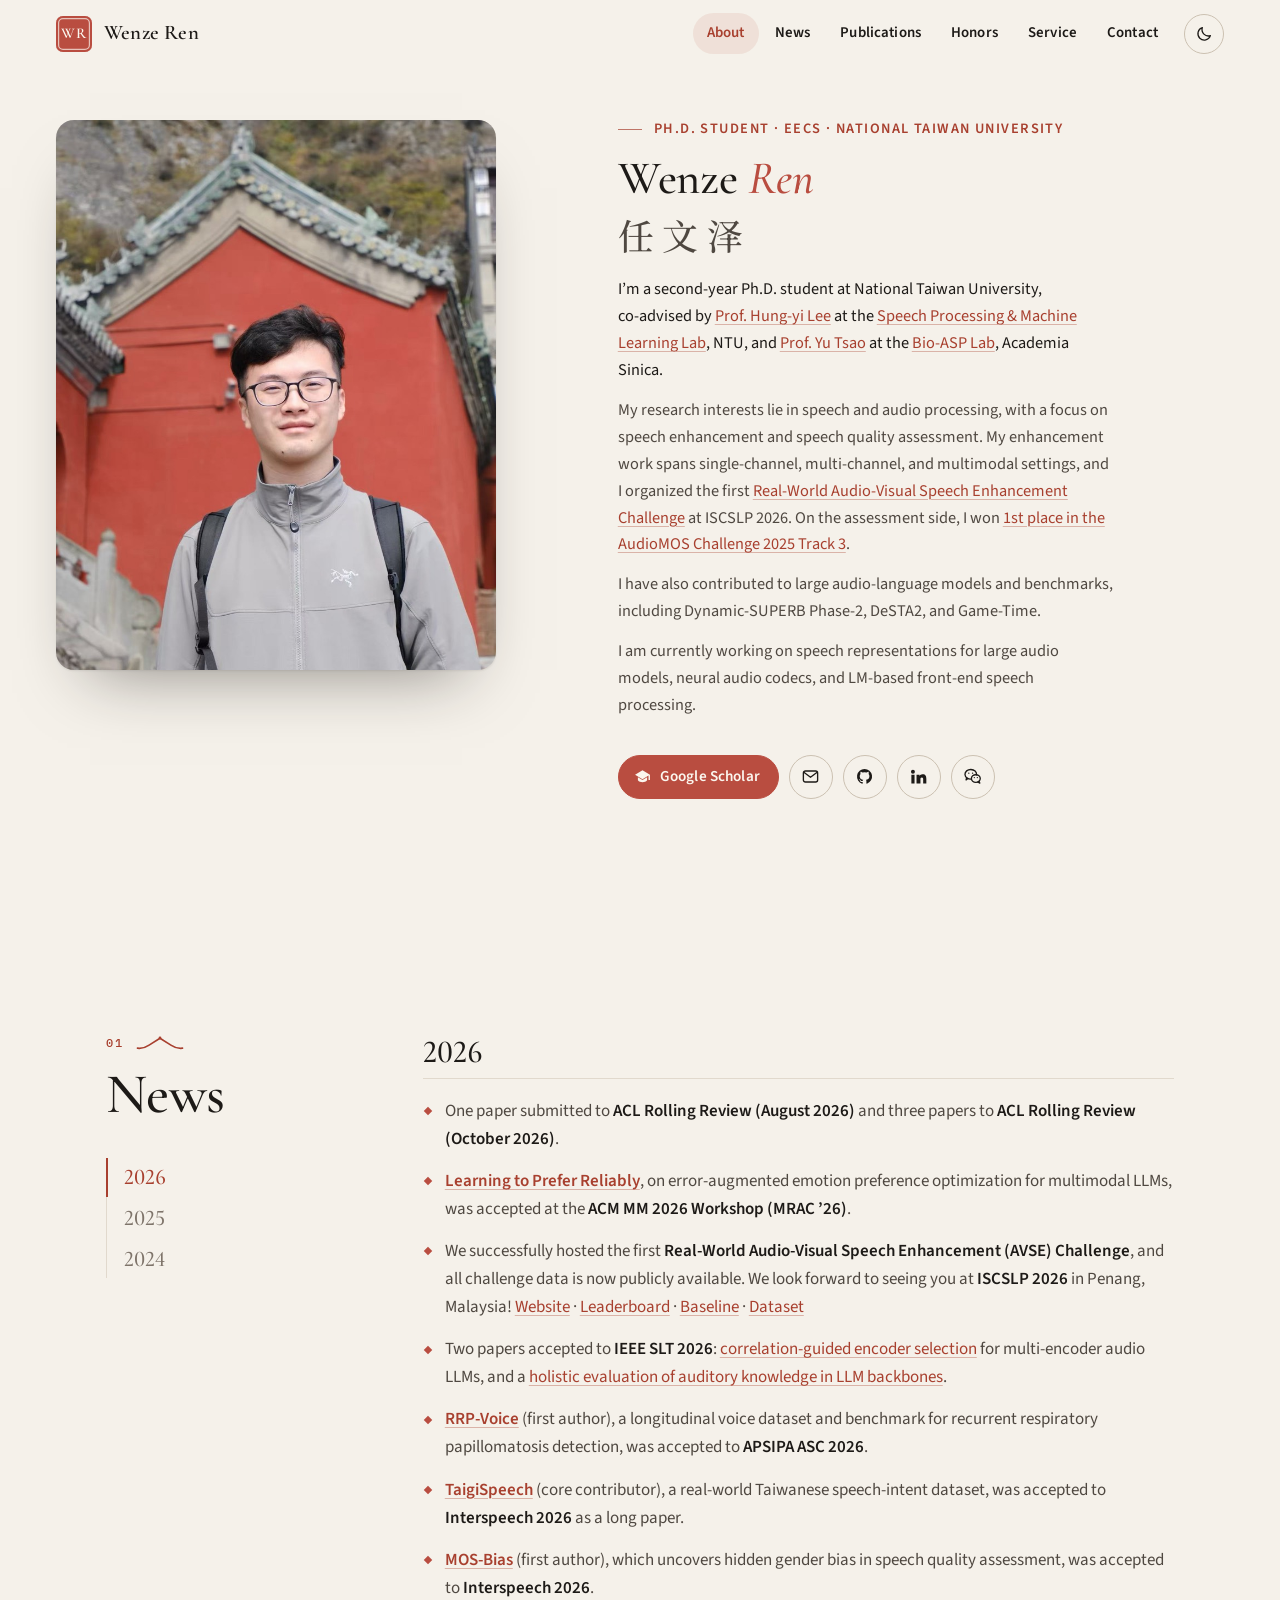
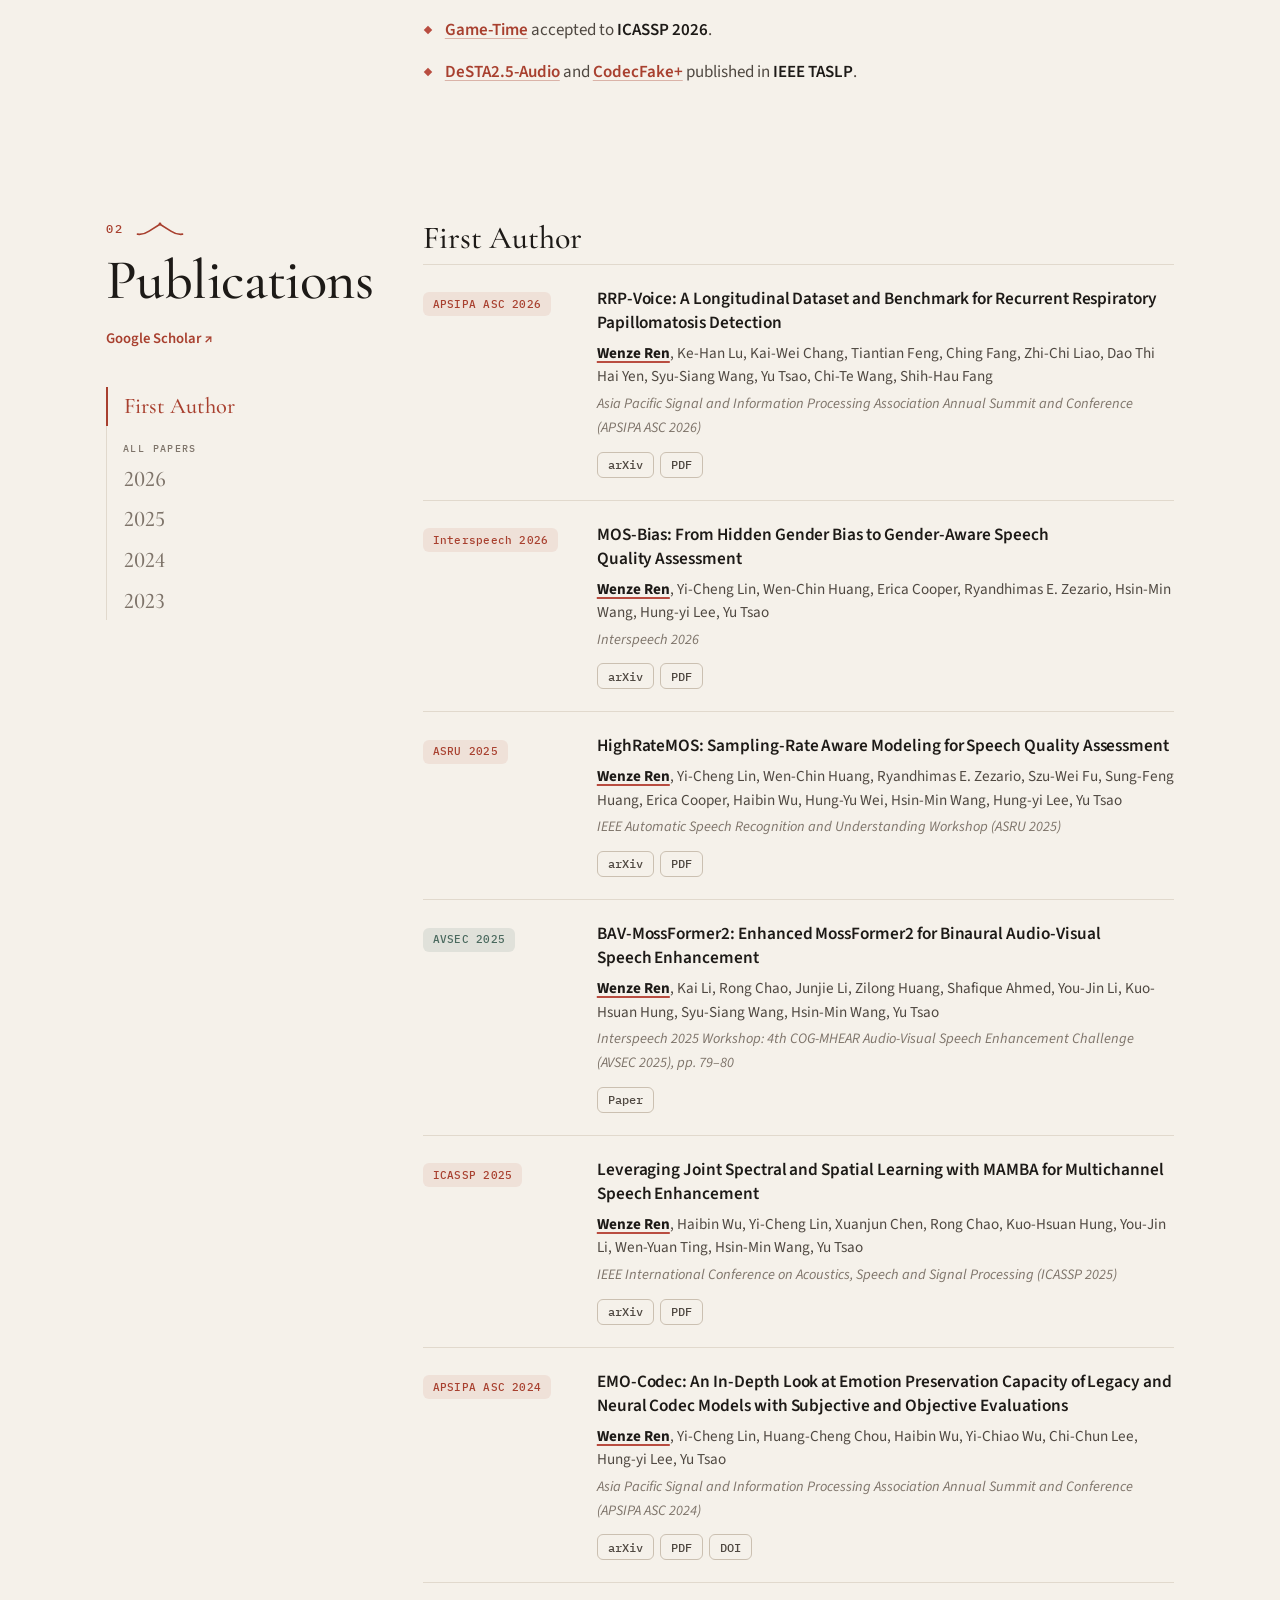
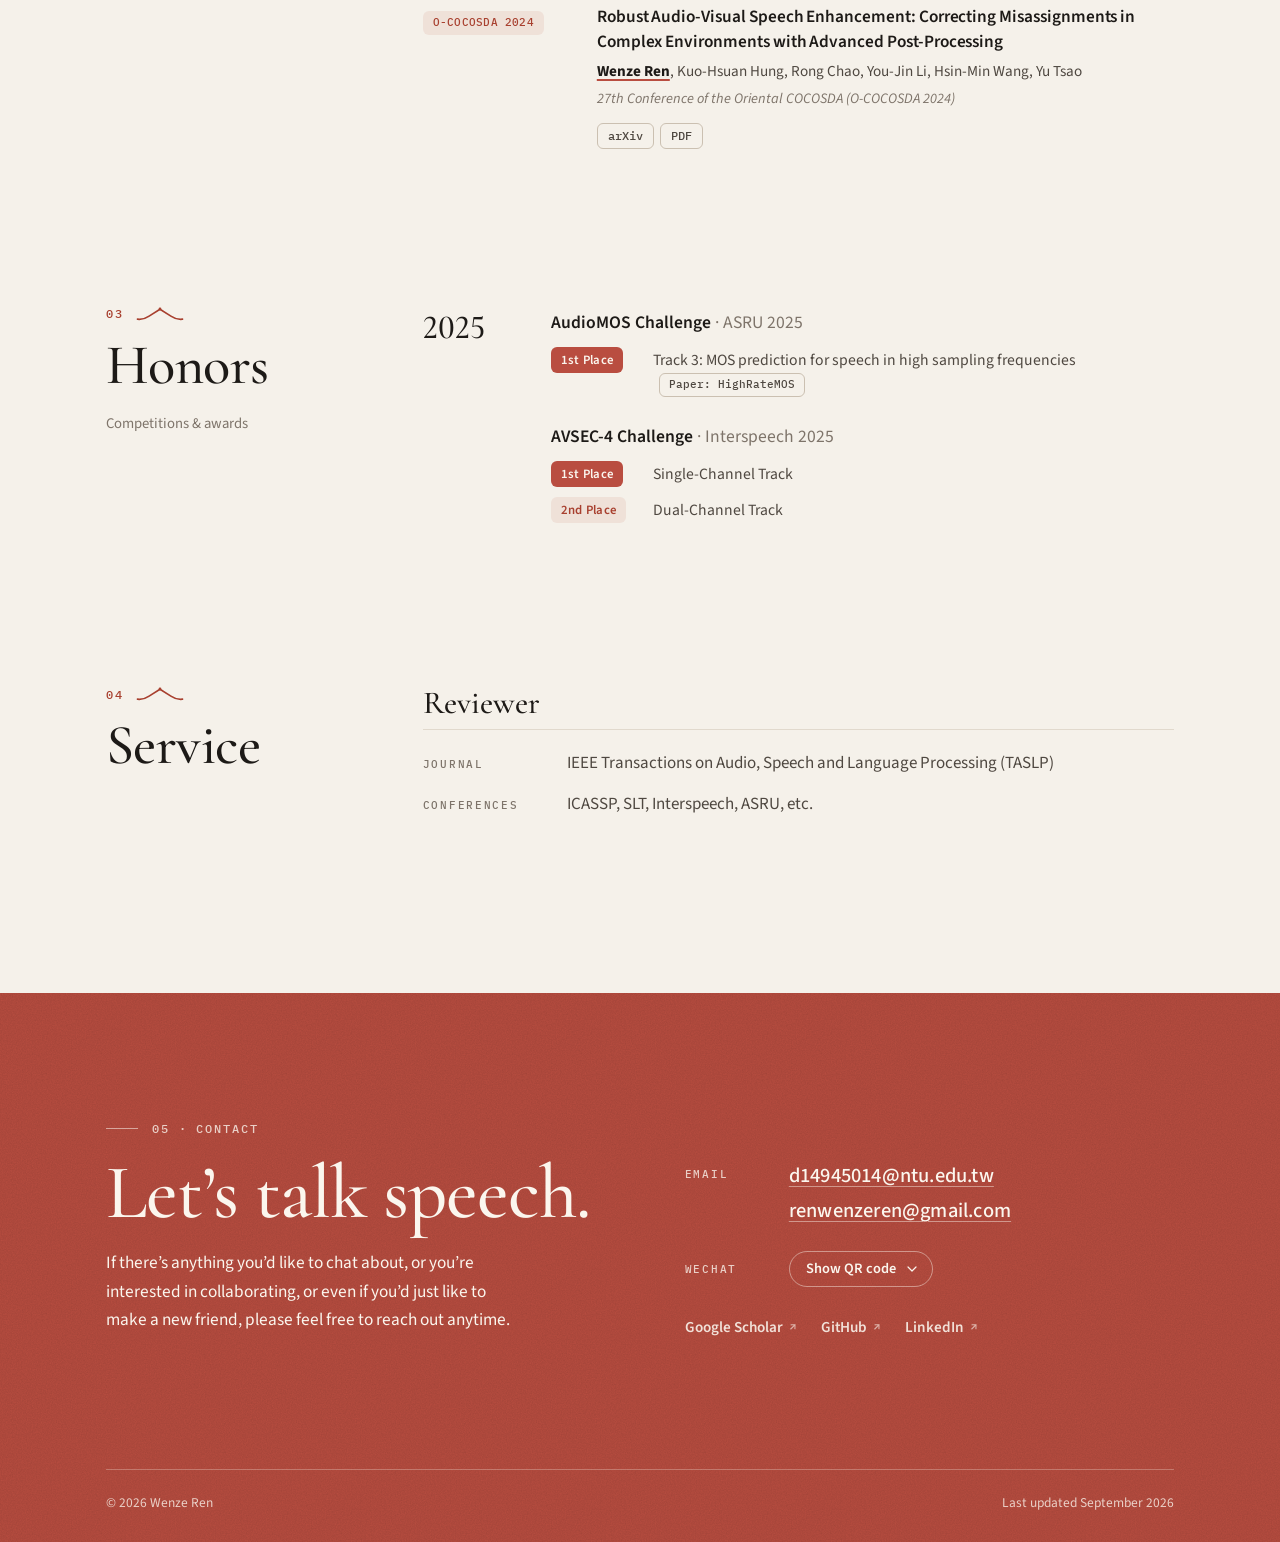
==== commit fc6a7571: "Add MRAC '26 paper and October 2026 news - New paper: Learning to Prefer Reliably (ACM MM 2026 Works" ====
--- a/index.html
+++ b/index.html
@@ -113,7 +113,9 @@
           <li class="news__year">
             <h3 class="news__label">2026</h3>
             <ul class="news__items">
-              <li>We successfully hosted the first <strong>Real-World Audio-Visual Speech Enhancement (AVSE) Challenge</strong>. We look forward to seeing you at <strong>ISCSLP 2026</strong> in Penang, Malaysia! <span class="nowrap"><a href="https://real-world-avse.github.io/" target="_blank" rel="noopener">Website</a> · <a href="https://avse.renwenze.com/" target="_blank" rel="noopener">Leaderboard</a> · <a href="https://github.com/Real-World-AVSE/Baseline" target="_blank" rel="noopener">Baseline</a></span></li>
+              <li>One paper submitted to <strong>ACL Rolling Review (August 2026)</strong> and three papers to <strong>ACL Rolling Review (October 2026)</strong>.</li>
+              <li><a href="#pub-emotion-preference"><strong>Learning to Prefer Reliably</strong></a>, on error-augmented emotion preference optimization for multimodal LLMs, was accepted at the <strong>ACM MM 2026 Workshop (MRAC ’26)</strong>.</li>
+              <li>We successfully hosted the first <strong>Real-World Audio-Visual Speech Enhancement (AVSE) Challenge</strong>, and all challenge data is now publicly available. We look forward to seeing you at <strong>ISCSLP 2026</strong> in Penang, Malaysia! <a href="https://real-world-avse.github.io/" target="_blank" rel="noopener">Website</a> · <a href="https://avse.renwenze.com/" target="_blank" rel="noopener">Leaderboard</a> · <a href="https://github.com/Real-World-AVSE/Baseline" target="_blank" rel="noopener">Baseline</a> · <a href="https://huggingface.co/datasets/Rezzsl/Real-World_AVSE_Challenge_dev_and_test_sets_ISCSLP_2026" target="_blank" rel="noopener">Dataset</a></li>
               <li>Two papers accepted to <strong>IEEE SLT 2026</strong>: <a href="#pub-encoder-selection">correlation-guided encoder selection</a> for multi-encoder audio LLMs, and a <a href="#pub-akb">holistic evaluation of auditory knowledge in LLM backbones</a>.</li>
               <li><a href="#pub-rrp-voice"><strong>RRP-Voice</strong></a> (first author), a longitudinal voice dataset and benchmark for recurrent respiratory papillomatosis detection, was accepted to <strong>APSIPA ASC 2026</strong>.</li>
               <li><a href="#pub-taigispeech"><strong>TaigiSpeech</strong></a> (core contributor), a real-world Taiwanese speech-intent dataset, was accepted to <strong>Interspeech 2026</strong> as a long paper.</li>
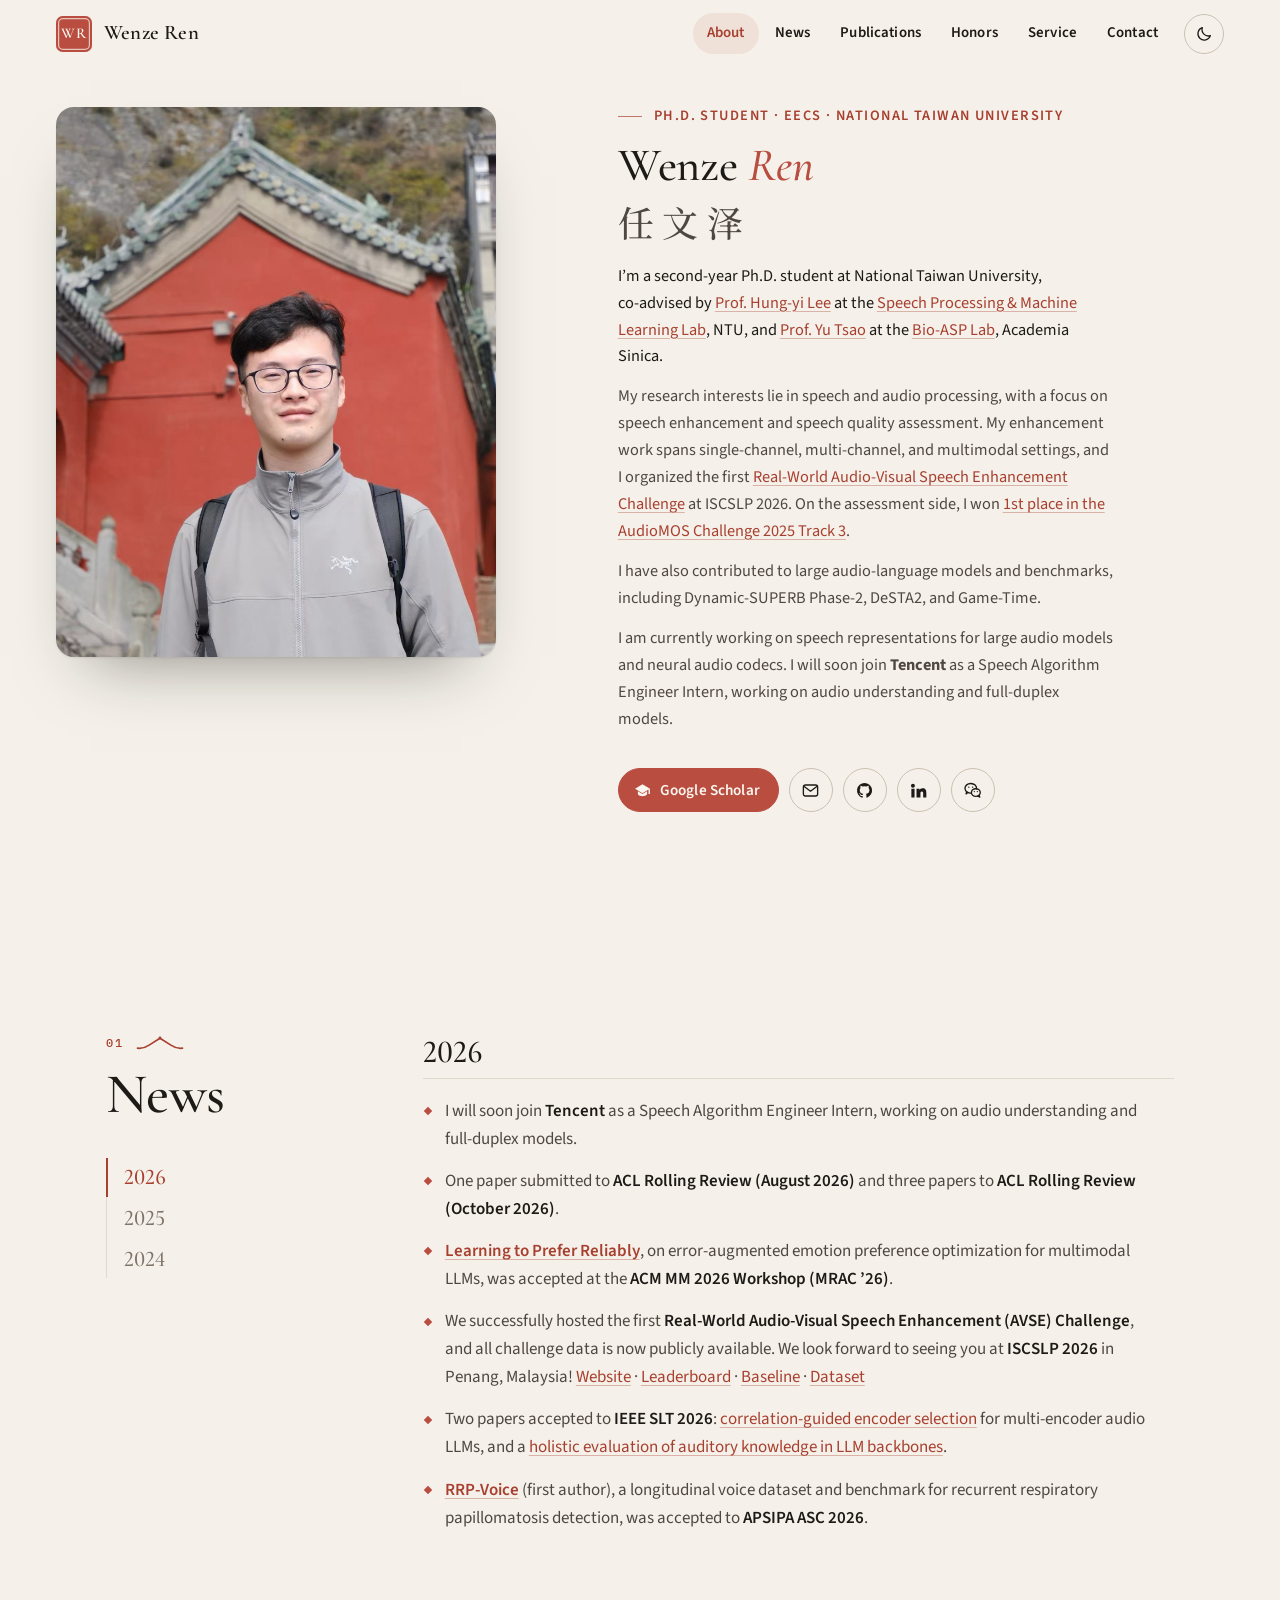
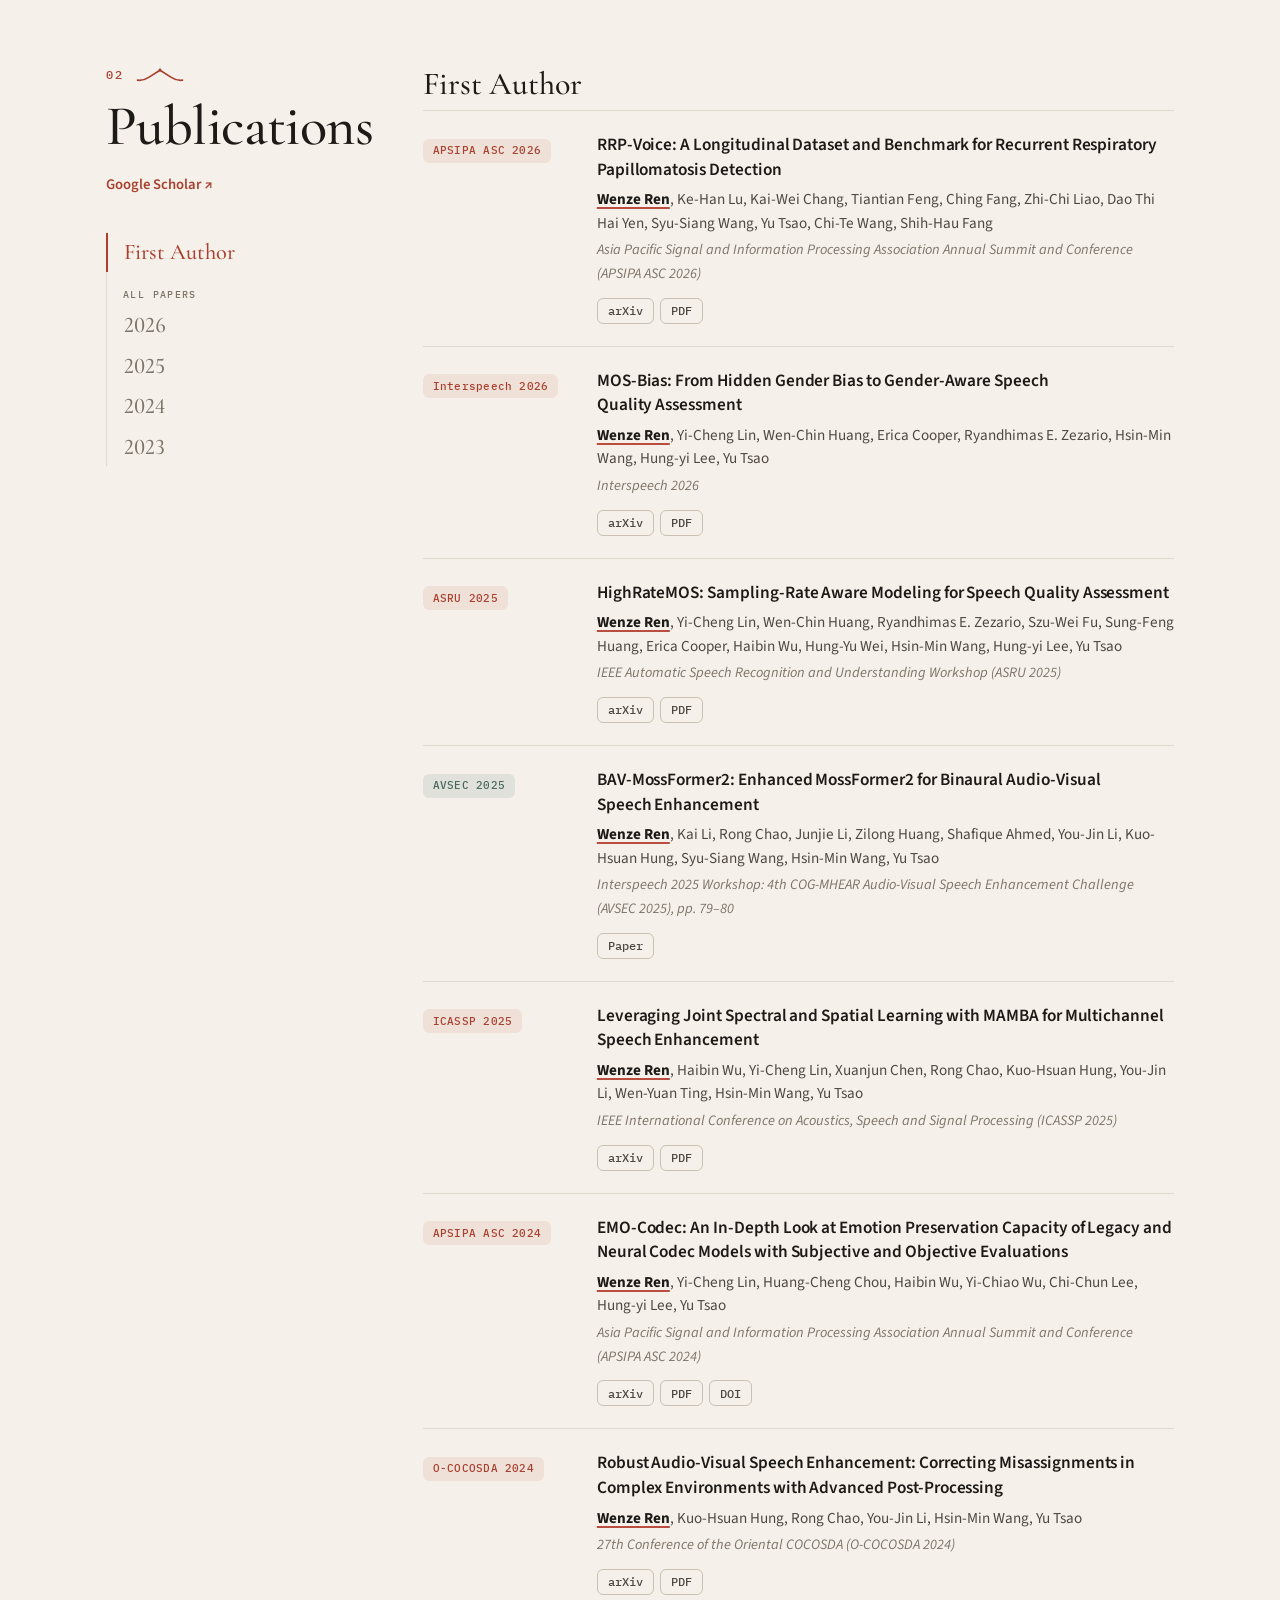
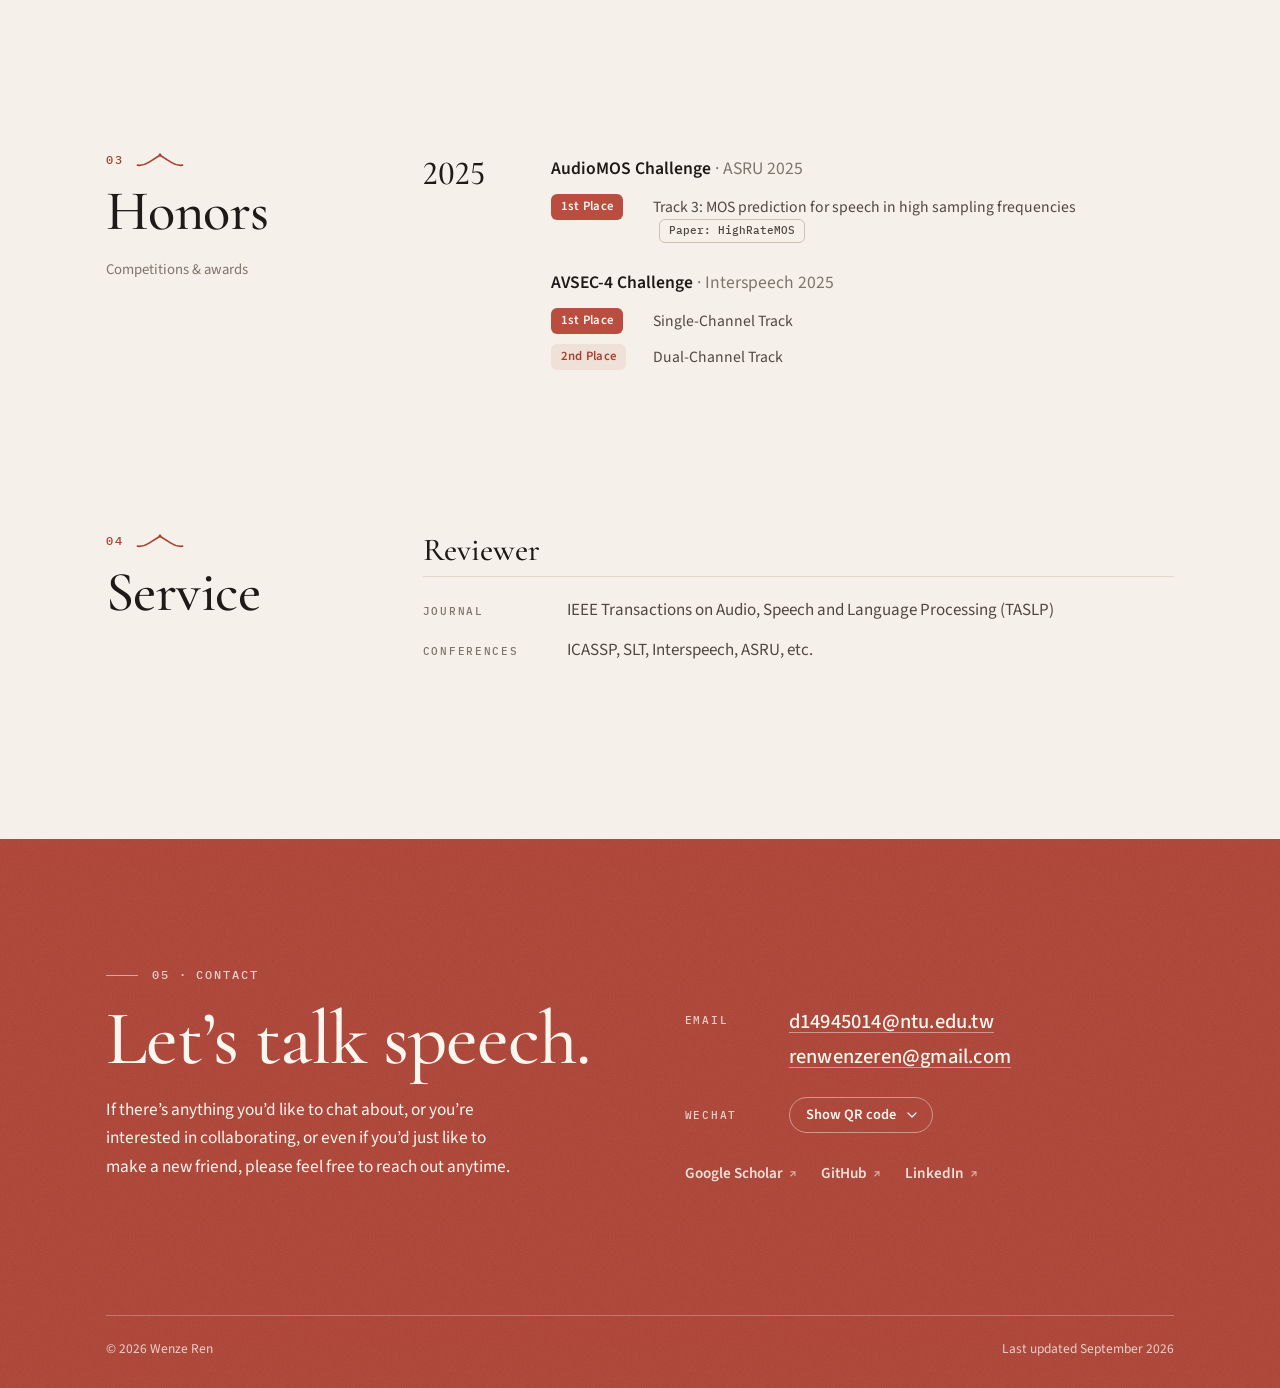
==== commit ffcd4a2d: "Add Tencent internship news; News list scrolls after six items - Bio and News: upcoming Tencent Spee" ====
--- a/index.html
+++ b/index.html
@@ -81,7 +81,7 @@
           <p>I’m a second-year Ph.D. student at National Taiwan University, <span class="nowrap">co-advised</span> by <a href="https://speech.ee.ntu.edu.tw/~hylee/index.php" target="_blank" rel="noopener">Prof. Hung-yi Lee</a> at the <a href="https://speech.ee.ntu.edu.tw/" target="_blank" rel="noopener">Speech Processing &amp; Machine Learning Lab</a>, NTU, and <a href="https://www.citi.sinica.edu.tw/pages/yu.tsao/index_en.html" target="_blank" rel="noopener">Prof. Yu Tsao</a> at the <a href="https://bio-asplab.citi.sinica.edu.tw/" target="_blank" rel="noopener">Bio-ASP Lab</a>, Academia Sinica.</p>
           <p>My research interests lie in speech and audio processing, with a focus on speech enhancement and speech quality assessment. My enhancement work spans single-channel, multi-channel, and multimodal settings, and I organized the first <a href="https://real-world-avse.github.io/" target="_blank" rel="noopener">Real-World Audio-Visual Speech Enhancement Challenge</a> at ISCSLP 2026. On the assessment side, I won <a href="#pub-highratemos">1st place in the AudioMOS Challenge 2025 Track 3</a>.</p>
           <p>I have also contributed to large audio-language models and benchmarks, including <span class="nowrap">Dynamic-SUPERB</span> <span class="nowrap">Phase-2</span>, DeSTA2, and <span class="nowrap">Game-Time</span>.</p>
-          <p>I am currently working on speech representations for large audio models, neural audio codecs, and LM-based front-end speech processing.</p>
+          <p>I am currently working on speech representations for large audio models and neural audio codecs. I will soon join <strong>Tencent</strong> as a Speech Algorithm Engineer Intern, working on audio understanding and full-duplex models.</p>
         </div>
         <ul class="hero__links">
           <li>
@@ -113,6 +113,7 @@
           <li class="news__year">
             <h3 class="news__label">2026</h3>
             <ul class="news__items">
+              <li>I will soon join <strong>Tencent</strong> as a Speech Algorithm Engineer Intern, working on audio understanding and full-duplex models.</li>
               <li>One paper submitted to <strong>ACL Rolling Review (August 2026)</strong> and three papers to <strong>ACL Rolling Review (October 2026)</strong>.</li>
               <li><a href="#pub-emotion-preference"><strong>Learning to Prefer Reliably</strong></a>, on error-augmented emotion preference optimization for multimodal LLMs, was accepted at the <strong>ACM MM 2026 Workshop (MRAC ’26)</strong>.</li>
               <li>We successfully hosted the first <strong>Real-World Audio-Visual Speech Enhancement (AVSE) Challenge</strong>, and all challenge data is now publicly available. We look forward to seeing you at <strong>ISCSLP 2026</strong> in Penang, Malaysia! <a href="https://real-world-avse.github.io/" target="_blank" rel="noopener">Website</a> · <a href="https://avse.renwenze.com/" target="_blank" rel="noopener">Leaderboard</a> · <a href="https://github.com/Real-World-AVSE/Baseline" target="_blank" rel="noopener">Baseline</a> · <a href="https://huggingface.co/datasets/Rezzsl/Real-World_AVSE_Challenge_dev_and_test_sets_ISCSLP_2026" target="_blank" rel="noopener">Dataset</a></li>
--- a/assets/css/style.css
+++ b/assets/css/style.css
@@ -441,6 +441,18 @@
   font: 500 2rem/1 var(--font-display); font-variant-numeric: lining-nums;
 }
 .news__items { display: grid; gap: 14px; }
+/* more than six items: the list keeps the height of the newest six (set in main.js) and scrolls */
+.news__items.is-scrollable {
+  overflow-y: scroll; /* scrollbar always takes its space, so main.js measures the final line wrapping */
+  padding-right: 16px;
+}
+/* always-visible thin scrollbar, so it is clear there is more to read */
+.news__items.is-scrollable::-webkit-scrollbar { width: 6px; }
+.news__items.is-scrollable::-webkit-scrollbar-track { background: var(--line); border-radius: 999px; }
+.news__items.is-scrollable::-webkit-scrollbar-thumb { background: var(--ink-3); border-radius: 999px; }
+@supports (-moz-appearance: none) {
+  .news__items.is-scrollable { scrollbar-width: thin; scrollbar-color: var(--ink-3) var(--line); }
+}
 .news__items li { position: relative; padding-left: 22px; color: var(--ink-2); }
 .news__items li::before {
   content: ""; position: absolute; left: 2px; top: 0.66em;
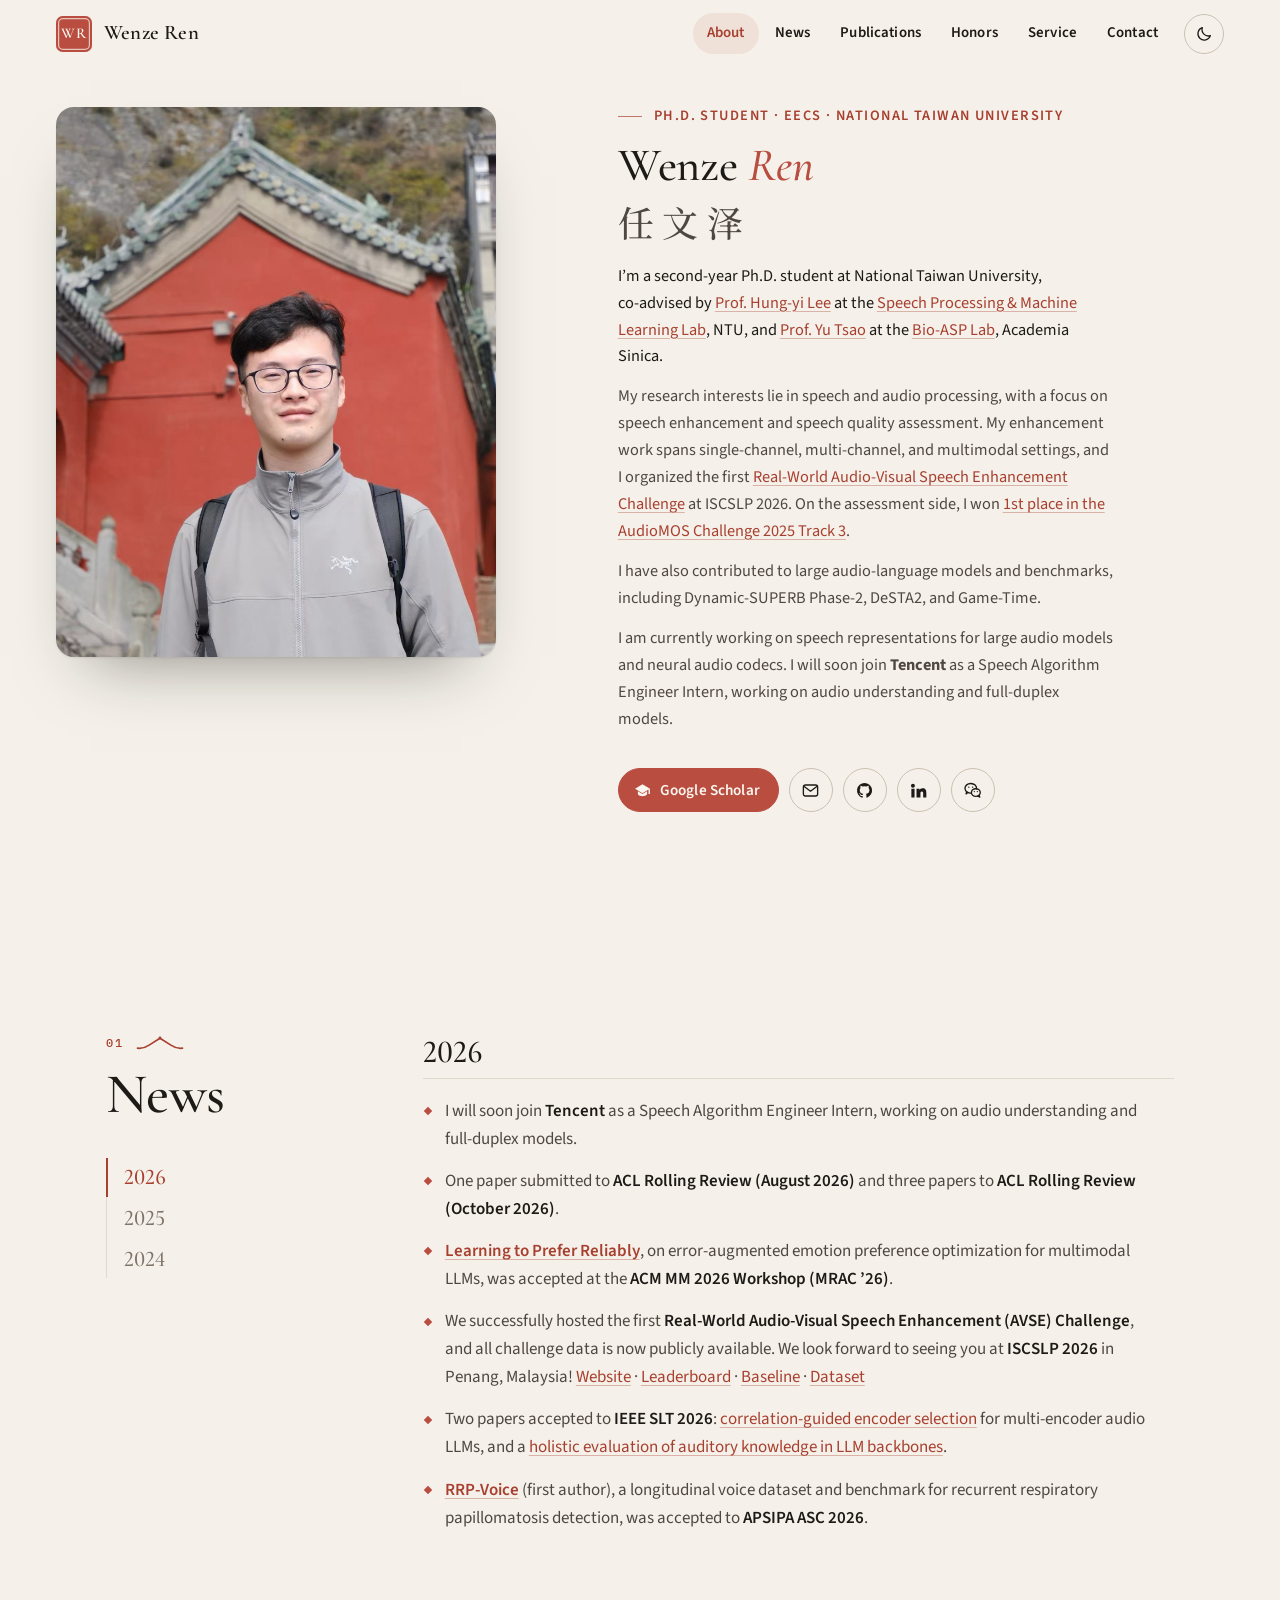
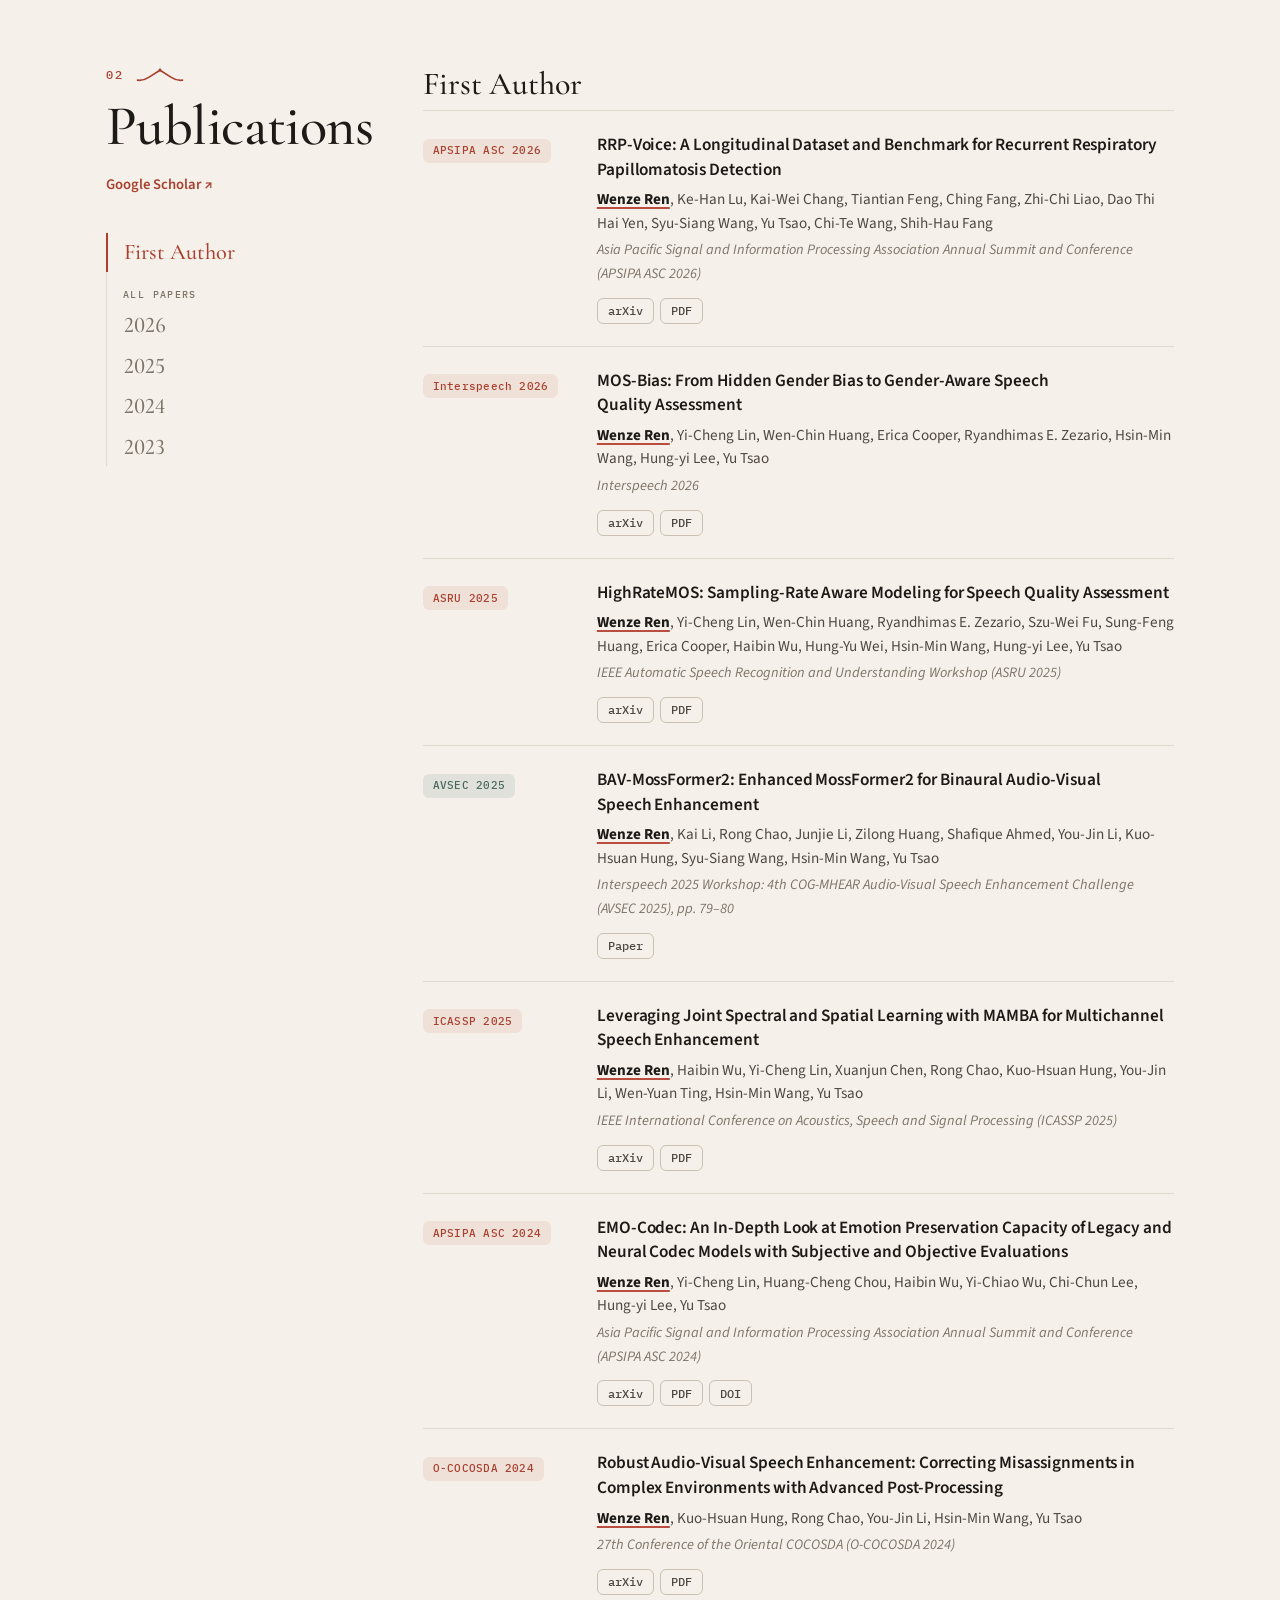
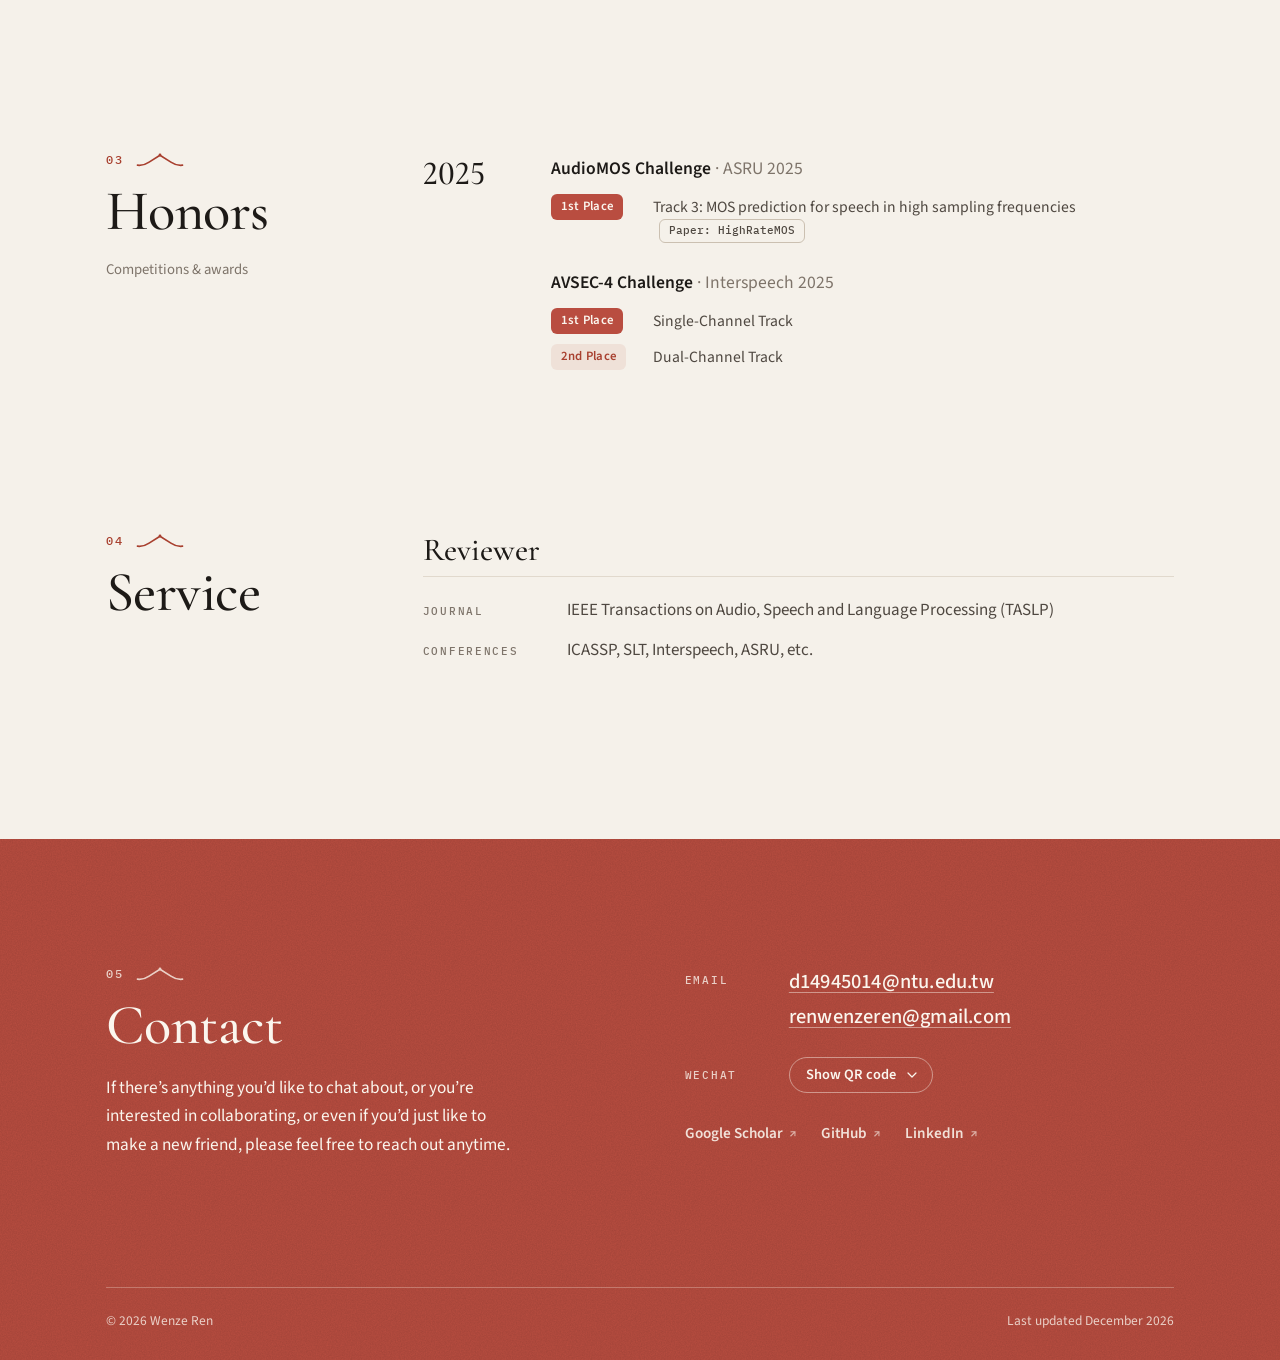
==== commit 1bc8f6bf: "Contact heading matches other sections; auto "Last updated"; versioned assets - Contact: drop "Let's" ====
--- a/index.html
+++ b/index.html
@@ -30,7 +30,8 @@
   <link rel="preconnect" href="https://fonts.gstatic.com" crossorigin>
   <link rel="stylesheet" href="https://fonts.googleapis.com/css2?family=Cormorant+Garamond:ital,wght@0,500;0,600;1,500&family=IBM+Plex+Mono:wght@400;500&family=Source+Sans+3:ital,wght@0,400;0,500;0,600;0,700;1,400&display=swap">
   <link rel="stylesheet" href="https://fonts.googleapis.com/css2?family=Noto+Serif+SC:wght@500&text=%E4%BB%BB%E6%96%87%E6%B3%BD&display=swap">
-  <link rel="stylesheet" href="assets/css/style.css">
+  <!-- ?v= is bumped whenever style.css / publications.js / main.js change, so browsers never mix a new page with cached old files -->
+  <link rel="stylesheet" href="assets/css/style.css?v=20261128">
 </head>
 <body>
   <a class="skip-link" href="#main">Skip to content</a>
@@ -234,8 +235,8 @@
     <div class="contact__inner">
       <div class="contact__body reveal">
         <div class="contact__intro">
-          <p class="eyebrow">05 · Contact</p>
-          <h2 class="contact__title">Let’s talk speech.</h2>
+          <span class="section__index">05</span>
+          <h2 class="section__title">Contact</h2>
           <p class="contact__text">If there’s anything you’d like to chat about, or you’re interested in collaborating, or even if you’d just like to make a new friend, please feel free to reach out anytime.</p>
         </div>
         <div class="contact__details">
@@ -277,12 +278,12 @@
     <footer class="site-footer">
       <div class="site-footer__inner">
         <p>© 2026 Wenze Ren</p>
-        <p>Last updated September 2026</p>
+        <p>Last updated <span data-last-updated>November 2026</span></p>
       </div>
     </footer>
   </section>
 
-  <script src="assets/js/publications.js"></script>
-  <script src="assets/js/main.js"></script>
+  <script src="assets/js/publications.js?v=20261128"></script>
+  <script src="assets/js/main.js?v=20261128"></script>
 </body>
 </html>
--- a/assets/css/style.css
+++ b/assets/css/style.css
@@ -665,19 +665,13 @@
   max-width: var(--maxw); margin: 0 auto;
   padding: clamp(72px, 10vw, 128px) var(--gutter);
 }
-.contact .eyebrow { color: var(--on-wall-2); }
-.contact__title {
-  margin-top: 18px;
-  font: 500 clamp(2.8rem, 6vw, 5rem)/1 var(--font-display);
-  letter-spacing: -0.015em;
-}
-.contact__text { margin-top: 18px; max-width: 46ch; font-size: 1.08rem; }
+/* same heading as the other sections (index + roof mark + serif title), in light colours on the red band */
+.contact .section__index { color: var(--on-wall-2); }
+.contact__text { margin-top: 20px; max-width: 46ch; font-size: 1.08rem; }
 .contact__body {
   display: grid; grid-template-columns: minmax(0, 1fr) minmax(0, 1fr);
   align-items: start; gap: 44px clamp(40px, 7vw, 112px);
 }
-/* line the details up with the title rather than the small eyebrow above it */
-.contact__details { padding-top: 40px; }
 .contact__methods { display: grid; gap: 24px; }
 .contact__method {
   display: grid; grid-template-columns: 84px minmax(0, 1fr);
@@ -752,7 +746,6 @@
 
 @media (max-width: 860px) {
   .contact__body { grid-template-columns: minmax(0, 1fr); }
-  .contact__details { padding-top: 0; }
 }
 
 @media (max-width: 720px) {
